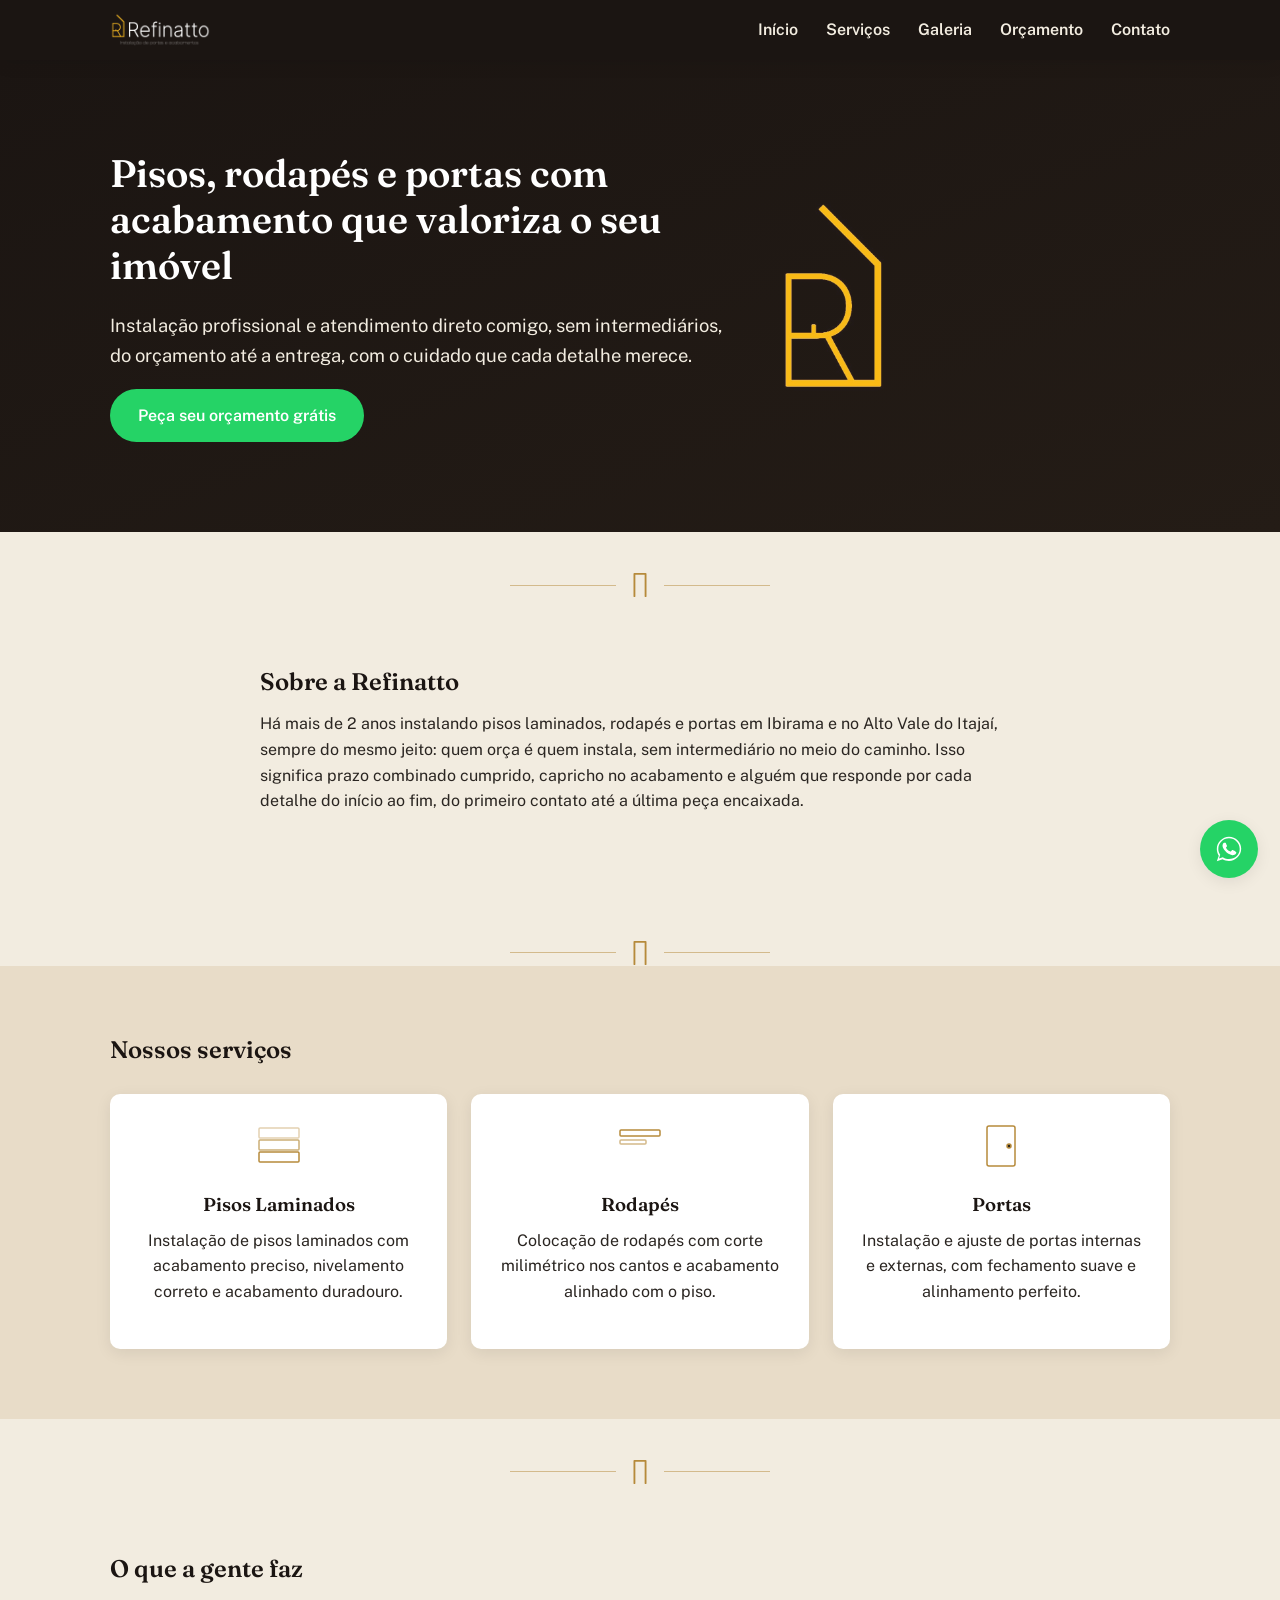
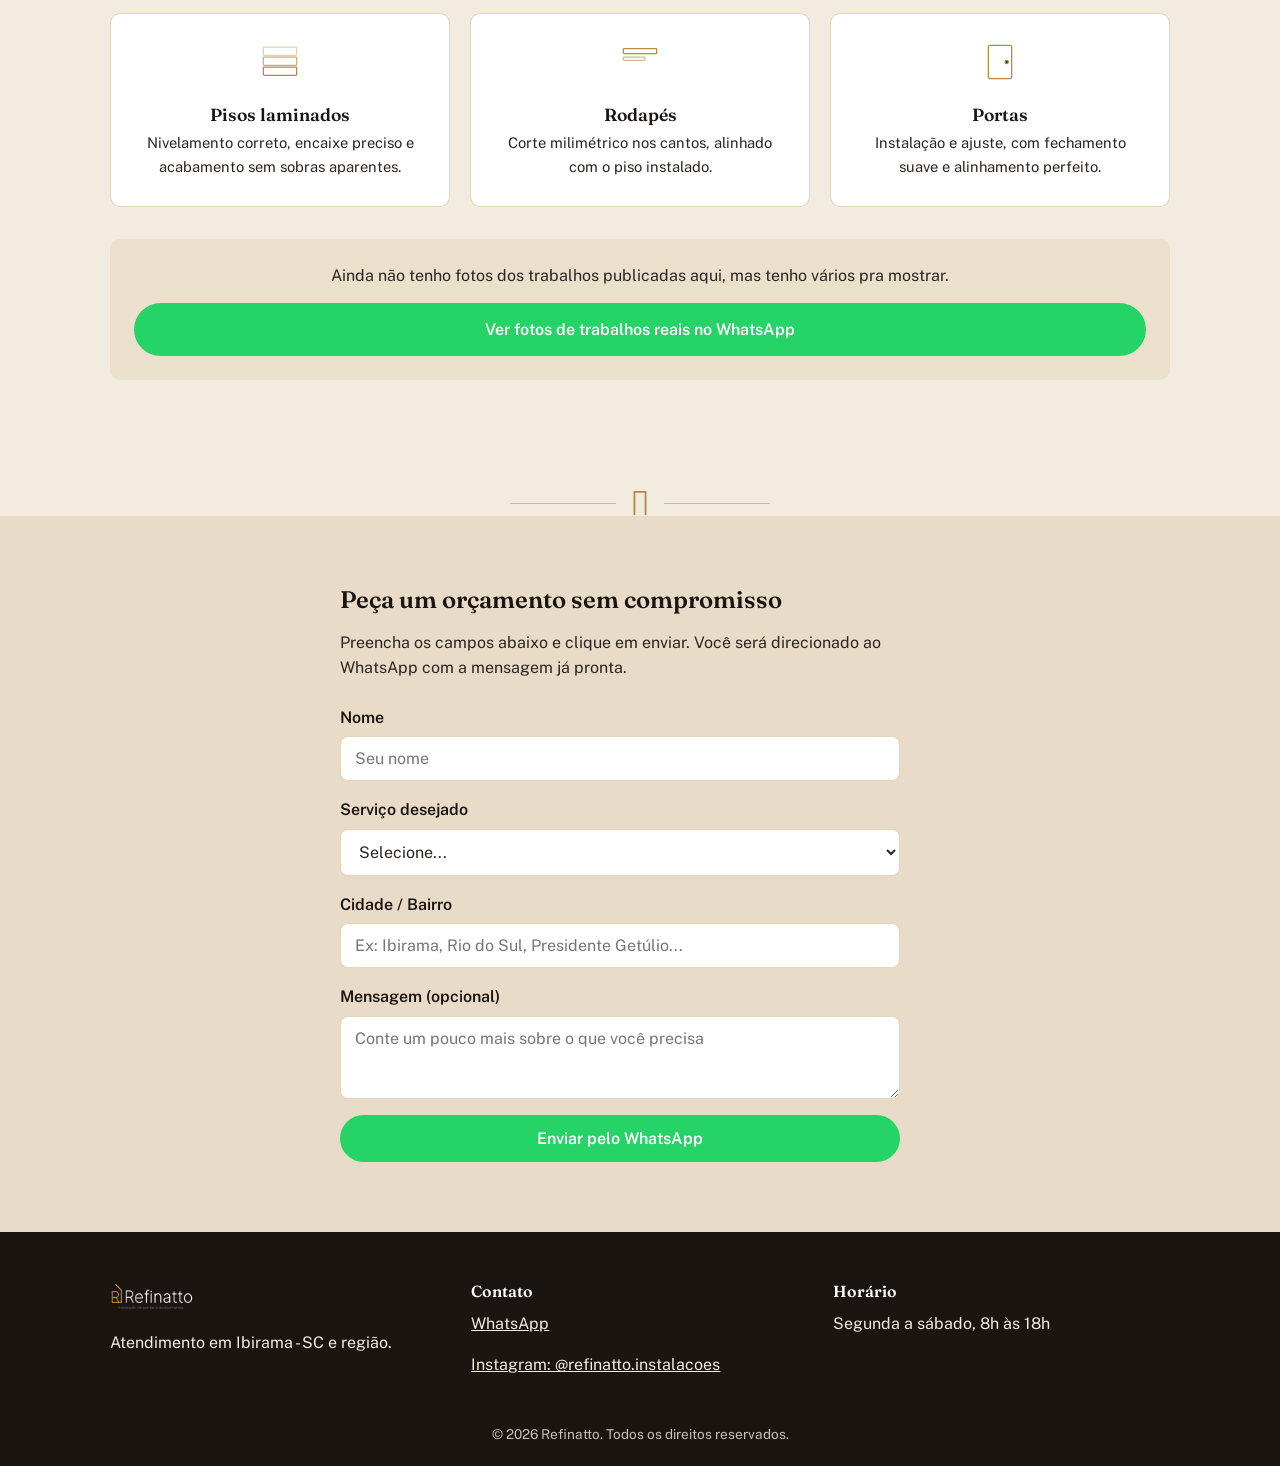
==== index.html @ 78707a0d "Importa site da Refinatto baixado da Netlify" ====
<!DOCTYPE html>
<html lang="pt-BR">
<head>
<meta charset="UTF-8">
<meta name="viewport" content="width=device-width, initial-scale=1.0">
<title>Refinatto | Pisos Laminados, Rodapés e Portas</title>
<meta name="description" content="Refinatto - instalação de pisos laminados, rodapés e portas. Peça seu orçamento gratuito e sem compromisso pelo WhatsApp.">

<!-- Open Graph / Twitter Card - prévia ao compartilhar o link no WhatsApp, Instagram, etc.
     Sem og:url ainda porque o site não tem domínio de publicação definido - adicionar quando
     publicar (ver HOSPEDAGEM.md). -->
<meta property="og:type" content="website">
<meta property="og:locale" content="pt_BR">
<meta property="og:title" content="Refinatto | Pisos Laminados, Rodapés e Portas">
<meta property="og:description" content="Instalação de pisos laminados, rodapés e portas em Ibirama e no Alto Vale do Itajaí. Peça seu orçamento gratuito pelo WhatsApp.">
<meta property="og:image" content="img/og-image.jpg">
<meta name="twitter:card" content="summary_large_image">
<meta name="twitter:title" content="Refinatto | Pisos Laminados, Rodapés e Portas">
<meta name="twitter:description" content="Instalação de pisos laminados, rodapés e portas em Ibirama e no Alto Vale do Itajaí. Peça seu orçamento gratuito pelo WhatsApp.">
<meta name="twitter:image" content="img/og-image.jpg">

<link rel="icon" href="img/logo-monograma.jpg" type="image/jpeg">
<link rel="stylesheet" href="css/style.css">
</head>
<body>

<header class="header">
  <div class="container header__inner">
    <a href="#inicio" class="logo">
      <img src="img/logo-completo.jpg" alt="Refinatto - Instalação de portas e acabamentos">
    </a>

    <nav class="nav" id="nav">
      <a href="#inicio">Início</a>
      <a href="#servicos">Serviços</a>
      <a href="#galeria">Galeria</a>
      <a href="#orcamento">Orçamento</a>
      <a href="#contato">Contato</a>
    </nav>

    <button class="nav-toggle" id="navToggle" aria-label="Abrir menu" aria-expanded="false">
      <span></span><span></span><span></span>
    </button>
  </div>
</header>

<main>

  <!-- HERO -->
  <section class="hero" id="inicio">
    <div class="container hero__inner">
      <div class="hero__texto">
        <h1>Pisos, rodapés e portas com acabamento que valoriza o seu imóvel</h1>
        <p>Instalação profissional e atendimento direto comigo, sem intermediários, do orçamento até a entrega, com o cuidado que cada detalhe merece.</p>
        <a href="#orcamento" class="btn btn--primary">Peça seu orçamento grátis</a>
      </div>
      <img class="hero__assinatura" src="img/logo-monograma.jpg" alt="" aria-hidden="true">
    </div>
  </section>

  <div class="divisor" aria-hidden="true">
    <svg viewBox="0 0 16 28"><path d="M2,26 L2,2 L14,2 L14,26"/></svg>
  </div>

  <!-- SOBRE -->
  <section class="sobre container reveal" id="sobre">
    <h2>Sobre a Refinatto</h2>
    <p>
      Há mais de 2 anos instalando pisos laminados, rodapés e portas em Ibirama e no Alto Vale do
      Itajaí, sempre do mesmo jeito: quem orça é quem instala, sem intermediário no meio do caminho.
      Isso significa prazo combinado cumprido, capricho no acabamento e alguém que responde por cada
      detalhe do início ao fim, do primeiro contato até a última peça encaixada.
    </p>
  </section>

  <div class="divisor" aria-hidden="true">
    <svg viewBox="0 0 16 28"><path d="M2,26 L2,2 L14,2 L14,26"/></svg>
  </div>

  <!-- SERVIÇOS -->
  <section class="servicos" id="servicos">
    <div class="container">
      <h2 class="reveal">Nossos serviços</h2>
      <div class="servicos__grid">

        <div class="card reveal">
          <div class="card__icon" aria-hidden="true">
            <svg viewBox="0 0 48 48"><rect x="4" y="30" width="40" height="10" rx="1"/><rect x="4" y="18" width="40" height="10" rx="1" opacity="0.7"/><rect x="4" y="6" width="40" height="10" rx="1" opacity="0.4"/></svg>
          </div>
          <h3>Pisos Laminados</h3>
          <p>Instalação de pisos laminados com acabamento preciso, nivelamento correto e acabamento duradouro.</p>
        </div>

        <div class="card reveal">
          <div class="card__icon" aria-hidden="true">
            <svg viewBox="0 0 48 48"><rect x="4" y="8" width="40" height="6" rx="1"/><rect x="4" y="18" width="26" height="4" rx="1" opacity="0.6"/></svg>
          </div>
          <h3>Rodapés</h3>
          <p>Colocação de rodapés com corte milimétrico nos cantos e acabamento alinhado com o piso.</p>
        </div>

        <div class="card reveal">
          <div class="card__icon" aria-hidden="true">
            <svg viewBox="0 0 48 48"><rect x="10" y="4" width="28" height="40" rx="2"/><circle cx="32" cy="24" r="2" fill="currentColor"/></svg>
          </div>
          <h3>Portas</h3>
          <p>Instalação e ajuste de portas internas e externas, com fechamento suave e alinhamento perfeito.</p>
        </div>

      </div>
    </div>
  </section>

  <div class="divisor" aria-hidden="true">
    <svg viewBox="0 0 16 28"><path d="M2,26 L2,2 L14,2 L14,26"/></svg>
  </div>

  <!-- GALERIA -->
  <section class="galeria" id="galeria">
    <div class="container">
      <h2 class="reveal">O que a gente faz</h2>
      <div class="galeria__categorias">
        <div class="galeria__categoria reveal">
          <svg viewBox="0 0 48 48" aria-hidden="true"><rect x="4" y="30" width="40" height="10" rx="1"/><rect x="4" y="18" width="40" height="10" rx="1" opacity="0.7"/><rect x="4" y="6" width="40" height="10" rx="1" opacity="0.4"/></svg>
          <h3>Pisos laminados</h3>
          <p>Nivelamento correto, encaixe preciso e acabamento sem sobras aparentes.</p>
        </div>
        <div class="galeria__categoria reveal">
          <svg viewBox="0 0 48 48" aria-hidden="true"><rect x="4" y="8" width="40" height="6" rx="1"/><rect x="4" y="18" width="26" height="4" rx="1" opacity="0.6"/></svg>
          <h3>Rodapés</h3>
          <p>Corte milimétrico nos cantos, alinhado com o piso instalado.</p>
        </div>
        <div class="galeria__categoria reveal">
          <svg viewBox="0 0 48 48" aria-hidden="true"><rect x="10" y="4" width="28" height="40" rx="2"/><circle cx="32" cy="24" r="2" fill="currentColor"/></svg>
          <h3>Portas</h3>
          <p>Instalação e ajuste, com fechamento suave e alinhamento perfeito.</p>
        </div>
      </div>
      <div class="galeria__cta reveal">
        <p>Ainda não tenho fotos dos trabalhos publicadas aqui, mas tenho vários pra mostrar.</p>
        <a href="#" id="galeriaWhatsapp" class="btn btn--primary btn--whatsapp" target="_blank" rel="noopener">Ver fotos de trabalhos reais no WhatsApp</a>
      </div>
    </div>
  </section>

  <div class="divisor" aria-hidden="true">
    <svg viewBox="0 0 16 28"><path d="M2,26 L2,2 L14,2 L14,26"/></svg>
  </div>

  <!-- ORÇAMENTO -->
  <section class="orcamento" id="orcamento">
    <div class="container reveal">
      <h2>Peça um orçamento sem compromisso</h2>
      <p>Preencha os campos abaixo e clique em enviar. Você será direcionado ao WhatsApp com a mensagem já pronta.</p>

      <form class="form" id="orcamentoForm">
        <div class="form__row">
          <label for="nome">Nome</label>
          <input type="text" id="nome" name="nome" placeholder="Seu nome" required>
        </div>

        <div class="form__row">
          <label for="servico">Serviço desejado</label>
          <select id="servico" name="servico" required>
            <option value="">Selecione...</option>
            <option value="Piso laminado">Piso laminado</option>
            <option value="Rodapé">Rodapé</option>
            <option value="Porta">Porta</option>
            <option value="Mais de um serviço">Mais de um serviço</option>
            <option value="Ainda não sei">Ainda não sei / quero orientação</option>
          </select>
        </div>

        <div class="form__row porta-config" id="portaConfig" hidden>
          <p class="porta-config__chamada">
            Quer detalhar a porta? Leva 1 minuto e o orçamento sai mais preciso.
            <span>(opcional, você pode enviar sem preencher)</span>
          </p>
          <button type="button" class="btn btn--ghost" id="abrirPortaWizard" data-action="abrir-wizard">
            Personalizar minha porta
          </button>
          <div class="wizard" id="portaWizard" hidden aria-live="polite"></div>
          <div class="porta-resumos" id="portaResumos"></div>
        </div>

        <div class="form__row rodape-config" id="rodapeConfig" hidden>
          <p class="porta-config__chamada">
            Quer detalhar o rodapé? Leva 1 minuto e o orçamento sai mais preciso.
            <span>(opcional, você pode enviar sem preencher)</span>
          </p>
          <button type="button" class="btn btn--ghost" id="abrirRodapeWizard" data-action="abrir-wizard-r">
            Personalizar meu rodapé
          </button>
          <div class="wizard" id="rodapeWizard" hidden aria-live="polite"></div>
          <div class="rodape-resumos" id="rodapeResumos"></div>
        </div>

        <div class="form__row">
          <label for="cidade">Cidade / Bairro</label>
          <input type="text" id="cidade" name="cidade" placeholder="Ex: Ibirama, Rio do Sul, Presidente Getúlio...">
        </div>

        <div class="form__row">
          <label for="mensagem">Mensagem (opcional)</label>
          <textarea id="mensagem" name="mensagem" rows="3" placeholder="Conte um pouco mais sobre o que você precisa"></textarea>
        </div>

        <button type="submit" class="btn btn--primary btn--whatsapp">
          Enviar pelo WhatsApp
        </button>
      </form>
    </div>
  </section>

</main>

<!-- CONTATO / RODAPÉ -->
<footer class="footer" id="contato">
  <div class="container footer__inner">
    <div>
      <img src="img/logo-completo.jpg" alt="Refinatto" class="footer__logo">
      <p>Atendimento em Ibirama - SC e região.</p>
    </div>
    <div>
      <h4>Contato</h4>
      <p><a href="#" id="footerWhatsapp">WhatsApp</a></p>
      <p><a href="https://instagram.com/refinatto.instalacoes" target="_blank" rel="noopener">Instagram: @refinatto.instalacoes</a></p>
    </div>
    <div>
      <h4>Horário</h4>
      <p>Segunda a sábado, 8h às 18h</p>
    </div>
  </div>
  <p class="footer__copy">&copy; <span id="ano"></span> Refinatto. Todos os direitos reservados.</p>
</footer>

<!-- Botão flutuante de WhatsApp -->
<a href="#" id="floatingWhatsapp" class="whatsapp-float" target="_blank" rel="noopener" aria-label="Fale conosco pelo WhatsApp">
  <svg viewBox="0 0 32 32" aria-hidden="true"><path d="M16 3C9 3 3 9 3 16c0 2.6.8 5 2.1 7.1L3 29l6.1-2c2 1.1 4.4 1.7 6.9 1.7 7 0 13-6 13-13S23 3 16 3zm0 23.7c-2.2 0-4.4-.6-6.2-1.7l-.4-.3-4.1 1.3 1.3-4-.3-.4C5.2 20 4.6 18 4.6 16c0-6.3 5.1-11.4 11.4-11.4S27.4 9.7 27.4 16 22.3 26.7 16 26.7zm6.2-8.5c-.3-.2-2-1-2.3-1.1-.3-.1-.5-.2-.8.2-.2.3-.9 1.1-1.1 1.3-.2.2-.4.2-.7.1-.3-.2-1.4-.5-2.6-1.6-1-.9-1.6-2-1.8-2.3-.2-.3 0-.5.1-.7.1-.1.3-.4.5-.5.2-.2.2-.3.3-.5.1-.2.1-.4 0-.6-.1-.2-.8-1.9-1.1-2.6-.3-.7-.6-.6-.8-.6h-.7c-.2 0-.6.1-.9.4-.3.3-1.2 1.2-1.2 2.9s1.3 3.4 1.4 3.6c.2.2 2.6 4 6.3 5.5.9.4 1.6.6 2.1.7.9.3 1.7.2 2.3.1.7-.1 2-.8 2.3-1.6.3-.8.3-1.4.2-1.6-.1-.1-.3-.2-.6-.4z"/></svg>
</a>

<script src="js/catalogo-portas.js"></script>
<script src="js/porta-wizard.js"></script>
<script src="js/catalogo-rodapes.js"></script>
<script src="js/rodape-wizard.js"></script>
<script src="js/main.js"></script>
</body>
</html>
---- css/style.css ----
:root {
  /* Paleta — dourado sobre fundo escuro (a logo real do Maicon), tons claros mantendo a
     mesma estrutura de antes (fundo base / fundo alternado / superfície de cartão). */
  --noite: #1b1512;
  --dourado: #b68a3b;
  --dourado-claro: #d9b570;
  --creme: #f2ece0;
  --areia: #e8dcc8;
  --carvao: #2a2521;
  --branco: #ffffff;

  /* Borda sutil em superfícies claras, derivada do dourado a baixa opacidade em vez de um
     cinza-marrom arbitrário — mantém tudo na mesma família de cor. */
  --linha: rgba(182, 138, 59, 0.35);
  --dourado-suave: rgba(182, 138, 59, 0.12);

  --whatsapp: #25d366;
  --whatsapp-escuro: #1ebe57;
  --sombra: 0 4px 16px rgba(0, 0, 0, 0.08);
  --radius: 10px;
}

/* Fraunces e Public Sans, self-hosted (arquivos em fonts/), licença SIL Open Font License —
   baixadas de fonts.gstatic.com, redistribuição livre. Cada uma é um único arquivo de fonte
   variável cobrindo a faixa de peso usada no site (sem depender de internet nem do Google
   em tempo de carregamento). */
@font-face {
  font-family: "Fraunces";
  font-style: normal;
  font-weight: 400 700;
  font-display: swap;
  src: url("../fonts/fraunces-variable.woff2") format("woff2");
}

@font-face {
  font-family: "Public Sans";
  font-style: normal;
  font-weight: 400 700;
  font-display: swap;
  src: url("../fonts/public-sans-variable.woff2") format("woff2");
}

* { box-sizing: border-box; }

/* Garante que o atributo hidden sempre esconda o elemento, mesmo quando alguma classe do autor
   (ex: .form__row com display:flex) empata em especificidade com a regra [hidden] do navegador. */
[hidden] { display: none !important; }

html { scroll-behavior: smooth; }

@media (prefers-reduced-motion: no-preference) {
  html { scroll-behavior: smooth; }
}

body {
  margin: 0;
  font-family: "Public Sans", "Segoe UI", Roboto, Helvetica, Arial, sans-serif;
  color: var(--carvao);
  background: var(--creme);
  line-height: 1.6;
}

h1, h2, h3, h4 {
  margin: 0 0 0.6em;
  color: var(--noite);
  font-family: "Fraunces", Georgia, serif;
  font-optical-sizing: auto;
  font-weight: 600;
  line-height: 1.2;
}

p { margin: 0 0 1em; }

a { color: inherit; }

:focus-visible {
  outline: 2px solid var(--dourado);
  outline-offset: 2px;
}

.container {
  max-width: 1100px;
  margin: 0 auto;
  padding: 0 20px;
}

.btn {
  display: inline-block;
  padding: 14px 28px;
  border-radius: 999px;
  font-weight: 600;
  text-decoration: none;
  border: none;
  cursor: pointer;
  font-size: 1rem;
  font-family: inherit;
  transition: transform 0.15s ease, box-shadow 0.15s ease;
}

.btn:hover { transform: translateY(-2px); box-shadow: var(--sombra); }

.btn--primary {
  background: var(--whatsapp);
  color: #fff;
}

.btn--primary:hover { background: var(--whatsapp-escuro); }

.btn--whatsapp { width: 100%; }

.btn--ghost {
  background: none;
  border: 2px solid var(--dourado);
  color: var(--noite);
}

.btn--ghost:hover {
  background: var(--dourado);
  color: var(--noite);
}

/* Header */
.header {
  position: sticky;
  top: 0;
  background: var(--noite);
  box-shadow: var(--sombra);
  z-index: 100;
}

.header__inner {
  display: flex;
  align-items: center;
  justify-content: space-between;
  padding: 12px 20px;
}

.logo img {
  height: 36px;
  display: block;
  /* A logo é exportada com fundo preto (JPEG, sem transparência) — "screen" soma luz sobre o
     fundo escuro do header, então o preto desaparece e sobra só o traço dourado/branco. */
  mix-blend-mode: screen;
}

.nav {
  display: flex;
  gap: 28px;
}

.nav a {
  text-decoration: none;
  font-weight: 600;
  color: var(--creme);
}

.nav a:hover { color: var(--dourado-claro); }

.nav-toggle {
  display: none;
  flex-direction: column;
  gap: 5px;
  background: none;
  border: none;
  cursor: pointer;
  padding: 6px;
}

.nav-toggle span {
  width: 26px;
  height: 3px;
  background: var(--creme);
  border-radius: 2px;
}

/* Hero */
.hero {
  background: linear-gradient(160deg, var(--noite), #241c16);
  color: var(--creme);
  padding: 90px 0;
  overflow: hidden;
}

.hero__inner {
  display: flex;
  align-items: center;
  gap: 48px;
  max-width: 1100px;
}

.hero__texto { max-width: 620px; }

.hero h1 { color: #fff; font-size: 2.4rem; }

.hero p { font-size: 1.15rem; color: var(--creme); }

.hero__assinatura {
  flex-shrink: 0;
  width: 110px;
  height: auto;
  mix-blend-mode: screen;
}

.divisor svg path {
  fill: none;
  stroke: currentColor;
  stroke-width: 2;
  stroke-linecap: round;
  stroke-linejoin: round;
}

@media (prefers-reduced-motion: no-preference) {
  .hero__assinatura {
    /* revela a logo da esquerda pra direita ao carregar, como se estivesse sendo desenhada -
       clip-path em vez de stroke-dasharray porque agora é uma foto real, não um traço vetorial */
    clip-path: inset(0 100% 0 0);
    animation: revelar-logo 1.1s cubic-bezier(0.65, 0, 0.35, 1) 0.4s forwards;
  }

  .hero__texto > * {
    opacity: 0;
    animation: surgir 0.7s ease-out forwards;
  }

  .hero__texto > *:nth-child(1) { animation-delay: 0.1s; }
  .hero__texto > *:nth-child(2) { animation-delay: 0.25s; }
  .hero__texto > *:nth-child(3) { animation-delay: 0.4s; }
}

@keyframes revelar-logo {
  to { clip-path: inset(0 0 0 0); }
}

@keyframes surgir {
  from { opacity: 0; transform: translateY(12px); }
  to { opacity: 1; transform: translateY(0); }
}

/* Revelação suave ao rolar a página - a classe .reveal é aplicada em index.html, e js/main.js
   adiciona .is-visible via IntersectionObserver na primeira vez que o elemento entra na tela.
   Fora do prefers-reduced-motion, o elemento fica visível o tempo todo (sem estado escondido). */
@media (prefers-reduced-motion: no-preference) {
  .reveal {
    opacity: 0;
    transform: translateY(24px);
    transition: opacity 0.6s ease, transform 0.6s ease;
  }

  .reveal.is-visible {
    opacity: 1;
    transform: translateY(0);
  }

  .servicos__grid .reveal:nth-child(2) { transition-delay: 0.1s; }
  .servicos__grid .reveal:nth-child(3) { transition-delay: 0.2s; }

  .galeria__categorias .reveal:nth-child(2) { transition-delay: 0.1s; }
  .galeria__categorias .reveal:nth-child(3) { transition-delay: 0.2s; }
}

/* Divisor entre seções — o mesmo traço de porta do hero, em miniatura */
.divisor {
  display: flex;
  align-items: center;
  gap: 16px;
  max-width: 300px;
  margin: 0 auto;
  padding: 40px 20px 0;
  color: var(--dourado);
}

.divisor::before,
.divisor::after {
  content: "";
  flex: 1;
  height: 1px;
  background: var(--dourado);
  opacity: 0.5;
}

.divisor svg { width: 16px; height: 26px; flex-shrink: 0; }

/* Sobre */
/* padding-top/bottom (não o atalho "padding") para não apagar o padding lateral de .container,
   que é o que mantém o texto com respiro nas bordas em telas estreitas. */
.sobre { padding-top: 70px; padding-bottom: 70px; max-width: 800px; }

/* Serviços */
.servicos {
  background: var(--areia);
  padding: 70px 0;
}

.servicos__grid {
  display: grid;
  grid-template-columns: repeat(3, 1fr);
  gap: 24px;
  margin-top: 30px;
}

.card {
  background: var(--branco);
  border-radius: var(--radius);
  padding: 28px;
  box-shadow: var(--sombra);
  text-align: center;
  transition: transform 0.15s ease, box-shadow 0.15s ease;
}

.card:hover {
  transform: translateY(-4px);
  box-shadow: 0 8px 24px rgba(0, 0, 0, 0.12);
}

.card__icon svg {
  width: 48px;
  height: 48px;
  fill: none;
  stroke: var(--dourado);
  stroke-width: 1.5;
  margin-bottom: 16px;
}

/* Galeria — sem fotos reais ainda: mostra as categorias de trabalho em vez de fingir fotos */
.galeria { padding: 70px 0; }

.galeria__categorias {
  display: grid;
  grid-template-columns: repeat(3, 1fr);
  gap: 20px;
  margin-top: 30px;
}

.galeria__categoria {
  background: var(--branco);
  border: 1px solid var(--linha);
  border-radius: var(--radius);
  padding: 28px 24px;
  text-align: center;
  transition: transform 0.15s ease, box-shadow 0.15s ease;
}

.galeria__categoria:hover {
  transform: translateY(-4px);
  box-shadow: 0 8px 24px rgba(0, 0, 0, 0.12);
}

.galeria__categoria svg {
  width: 40px;
  height: 40px;
  fill: none;
  stroke: var(--dourado);
  stroke-width: 1.5;
  margin-bottom: 14px;
}

.galeria__categoria h3 { font-size: 1.1rem; margin-bottom: 6px; }

.galeria__categoria p { margin: 0; font-size: 0.92rem; color: var(--carvao); }

.galeria__cta {
  margin-top: 32px;
  text-align: center;
  padding: 24px;
  background: var(--dourado-suave);
  border-radius: var(--radius);
}

.galeria__cta p { margin: 0 0 14px; }

/* Orçamento */
.orcamento {
  background: var(--areia);
  padding: 70px 0;
}

/* Título, texto e formulário ficam juntos numa coluna mais estreita e centralizada (mesma ideia da
   seção "Sobre") em vez do formulário sozinho ficando grudado à esquerda do container largo. */
.orcamento .container {
  max-width: 640px;
}

.form {
  max-width: 560px;
  margin-top: 24px;
  display: flex;
  flex-direction: column;
  gap: 16px;
}

.form__row { display: flex; flex-direction: column; gap: 6px; }

.form__row label { font-weight: 600; color: var(--noite); }

.form__row input,
.form__row select,
.form__row textarea {
  padding: 12px 14px;
  border: 1px solid var(--linha);
  border-radius: 8px;
  font-size: 1rem;
  font-family: inherit;
  background: var(--branco);
  color: var(--carvao);
}

.form__row input:focus,
.form__row select:focus,
.form__row textarea:focus {
  outline: 2px solid var(--dourado);
  outline-offset: 1px;
}

/* Footer */
.footer {
  background: var(--noite);
  color: var(--creme);
  padding: 50px 0 20px;
}

.footer__inner {
  display: grid;
  grid-template-columns: repeat(3, 1fr);
  gap: 24px;
}

.footer h4 { color: #fff; }

.footer a { color: var(--creme); text-decoration: underline; }

.footer a:hover { color: var(--dourado-claro); }

.footer__logo {
  height: 30px;
  margin-bottom: 10px;
  mix-blend-mode: screen;
}

.footer__copy {
  text-align: center;
  margin: 30px 0 0;
  font-size: 0.85rem;
  opacity: 0.8;
}

/* Botão flutuante do WhatsApp */
.whatsapp-float {
  position: fixed;
  bottom: 22px;
  right: 22px;
  width: 58px;
  height: 58px;
  background: var(--whatsapp);
  border-radius: 50%;
  display: flex;
  align-items: center;
  justify-content: center;
  box-shadow: var(--sombra);
  z-index: 200;
  transition: transform 0.15s ease;
}

.whatsapp-float:hover { transform: scale(1.08); }

.whatsapp-float svg { width: 30px; height: 30px; fill: #fff; }

/* Configurador de portas */
.porta-config__chamada {
  margin-bottom: 12px;
  font-size: 0.95rem;
}

.porta-config__chamada span {
  display: block;
  color: var(--carvao);
  font-size: 0.85rem;
  opacity: 0.8;
}

.wizard {
  margin-top: 18px;
  background: var(--branco);
  border-radius: var(--radius);
  box-shadow: var(--sombra);
  padding: 24px;
}

/* Cada passo do wizard (porta ou rodapé) é um elemento novo no DOM a cada troca de innerHTML, então
   a animação toca sozinha sem precisar de truque de reflow pra reiniciar. */
@media (prefers-reduced-motion: no-preference) {
  .wizard__passo { animation: wizard-surgir 0.25s ease; }
}

@keyframes wizard-surgir {
  from { opacity: 0; transform: translateY(6px); }
  to { opacity: 1; transform: translateY(0); }
}

/* Confirmação visual no instante do clique, antes do avanço automático pra próxima pergunta -
   .is-selecionando é só do JS (nunca vem no HTML já renderizado), diferente de .is-selected (que
   também aparece ao revisitar uma etapa já respondida e não deve pulsar toda vez). */
.wizard__opcao.is-selecionando,
.wizard__card.is-selecionando {
  border-color: var(--dourado);
  background: var(--dourado-suave);
}

@media (prefers-reduced-motion: no-preference) {
  .wizard__opcao.is-selecionando,
  .wizard__card.is-selecionando {
    animation: wizard-opcao-pulso 0.2s ease;
  }
}

@keyframes wizard-opcao-pulso {
  50% { transform: scale(0.96); }
}

.wizard__topo {
  display: flex;
  justify-content: space-between;
  align-items: center;
  gap: 12px;
  font-size: 0.85rem;
  font-weight: 600;
  color: var(--dourado);
  margin-bottom: 8px;
}

.wizard__barra {
  flex: 1;
  max-width: 200px;
  height: 6px;
  background: var(--areia);
  border-radius: 999px;
  overflow: hidden;
}

.wizard__barra i {
  display: block;
  height: 100%;
  background: var(--dourado);
  transition: width 0.2s ease;
}

.wizard__pergunta {
  margin-bottom: 4px;
}

.wizard__ajuda {
  color: var(--carvao);
  opacity: 0.75;
  font-size: 0.9rem;
  margin-bottom: 16px;
}

.wizard__opcoes {
  display: flex;
  flex-wrap: wrap;
  gap: 10px;
  margin-bottom: 20px;
}

.wizard__opcao {
  padding: 12px 18px;
  min-height: 44px;
  border: 1px solid var(--linha);
  border-radius: 999px;
  background: var(--branco);
  cursor: pointer;
  font-size: 0.95rem;
  font-family: inherit;
  color: var(--carvao);
  transition: border-color 0.15s ease, background 0.15s ease;
}

.wizard__opcao:hover { border-color: var(--dourado); }

.wizard__opcao.is-selected {
  border-color: var(--dourado);
  background: var(--dourado-suave);
  font-weight: 600;
}

.wizard__cards {
  display: grid;
  grid-template-columns: repeat(auto-fill, minmax(140px, 1fr));
  gap: 12px;
  margin-bottom: 20px;
}

.wizard__card {
  display: flex;
  flex-direction: column;
  align-items: center;
  gap: 6px;
  padding: 16px 12px;
  min-height: 44px;
  border: 1px solid var(--linha);
  border-radius: var(--radius);
  background: var(--branco);
  cursor: pointer;
  font-family: inherit;
  text-align: center;
  transition: border-color 0.15s ease, background 0.15s ease;
}

.wizard__card:hover { border-color: var(--dourado); }

.wizard__card.is-selected {
  border-color: var(--dourado);
  background: var(--dourado-suave);
}

.wizard__card-img { width: 44px; height: 88px; }

.wizard__amostra {
  width: 32px;
  height: 32px;
  border-radius: 50%;
  border: 1px solid var(--linha);
}

.wizard__card-rotulo { font-weight: 600; color: var(--noite); }

.wizard__card-ajuda { font-size: 0.8rem; color: var(--carvao); opacity: 0.75; }

.wizard__nota {
  background: var(--areia);
  border-radius: var(--radius);
  padding: 16px;
  margin-bottom: 16px;
  color: var(--noite);
}

.wizard__campo-linha {
  display: flex;
  gap: 10px;
  margin-bottom: 20px;
}

.wizard__campo {
  flex: 1;
  padding: 12px 14px;
  border: 1px solid var(--linha);
  border-radius: 8px;
  font-size: 1rem;
  font-family: inherit;
  background: var(--branco);
  color: var(--carvao);
}

.wizard__nav {
  display: flex;
  justify-content: space-between;
  align-items: center;
  gap: 12px;
}

.wizard__link {
  background: none;
  border: none;
  padding: 8px;
  min-height: 44px;
  color: var(--dourado);
  text-decoration: underline;
  cursor: pointer;
  font-size: 0.9rem;
  font-family: inherit;
}

.wizard__link--tudo {
  display: block;
  margin: 12px auto 0;
}

.porta-resumos { margin-top: 18px; display: flex; flex-direction: column; gap: 14px; }

.porta-resumo,
.rodape-resumo {
  background: var(--branco);
  border-radius: var(--radius);
  border-left: 3px solid var(--dourado);
  box-shadow: var(--sombra);
  padding: 18px;
}

.rodape-resumos { margin-top: 18px; display: flex; flex-direction: column; gap: 14px; }

.porta-resumo__topo {
  display: flex;
  justify-content: space-between;
  color: var(--noite);
  margin-bottom: 8px;
}

.porta-resumo__lista {
  margin: 0 0 10px;
  padding-left: 18px;
  font-size: 0.9rem;
}

.porta-resumo__vazio {
  font-size: 0.9rem;
  color: var(--carvao);
  opacity: 0.75;
  margin: 0 0 10px;
}

.porta-resumo__acoes {
  display: flex;
  gap: 16px;
  flex-wrap: wrap;
}

.porta-resumo__acoes .wizard__link { padding: 0; min-height: auto; }

/* Responsivo */
@media (max-width: 800px) {
  .servicos__grid,
  .galeria__categorias,
  .footer__inner {
    grid-template-columns: repeat(2, 1fr);
  }

  .hero__assinatura { width: 90px; }
}

@media (max-width: 640px) {
  .nav {
    position: absolute;
    top: 100%;
    left: 0;
    right: 0;
    background: var(--noite);
    flex-direction: column;
    padding: 16px 20px;
    gap: 16px;
    box-shadow: var(--sombra);
    display: none;
  }

  .nav.is-open { display: flex; }

  .nav-toggle { display: flex; }

  .hero { padding: 60px 0; }

  .hero__inner { flex-direction: column; gap: 24px; }

  .hero h1 { font-size: 1.7rem; }

  .hero__assinatura { width: 60px; }

  .servicos__grid,
  .galeria__categorias,
  .footer__inner {
    grid-template-columns: 1fr;
  }

  .wizard { padding: 18px; }

  .wizard__nav { flex-direction: column-reverse; align-items: stretch; }

  .wizard__nav > div { display: flex; justify-content: center; }

  .wizard__campo-linha { flex-direction: column; }

  .wizard__campo-linha .btn { width: 100%; }
}
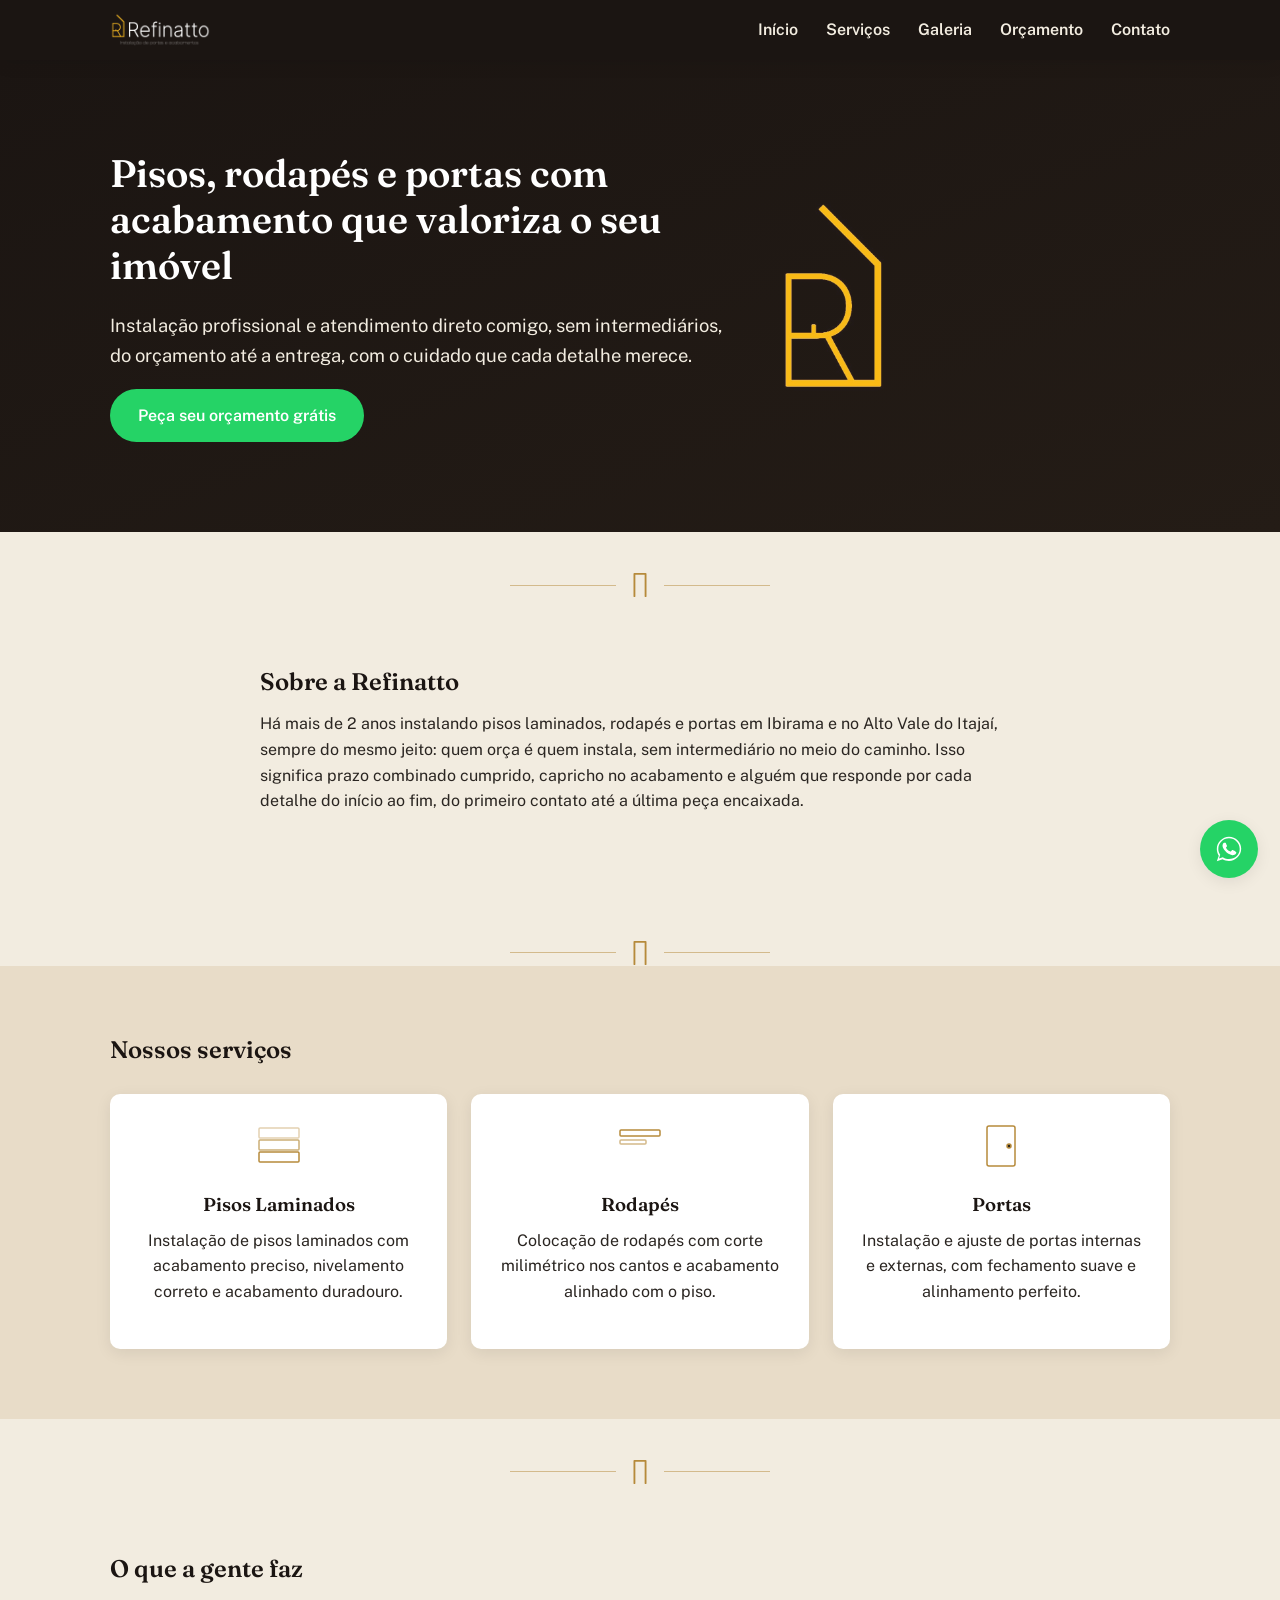
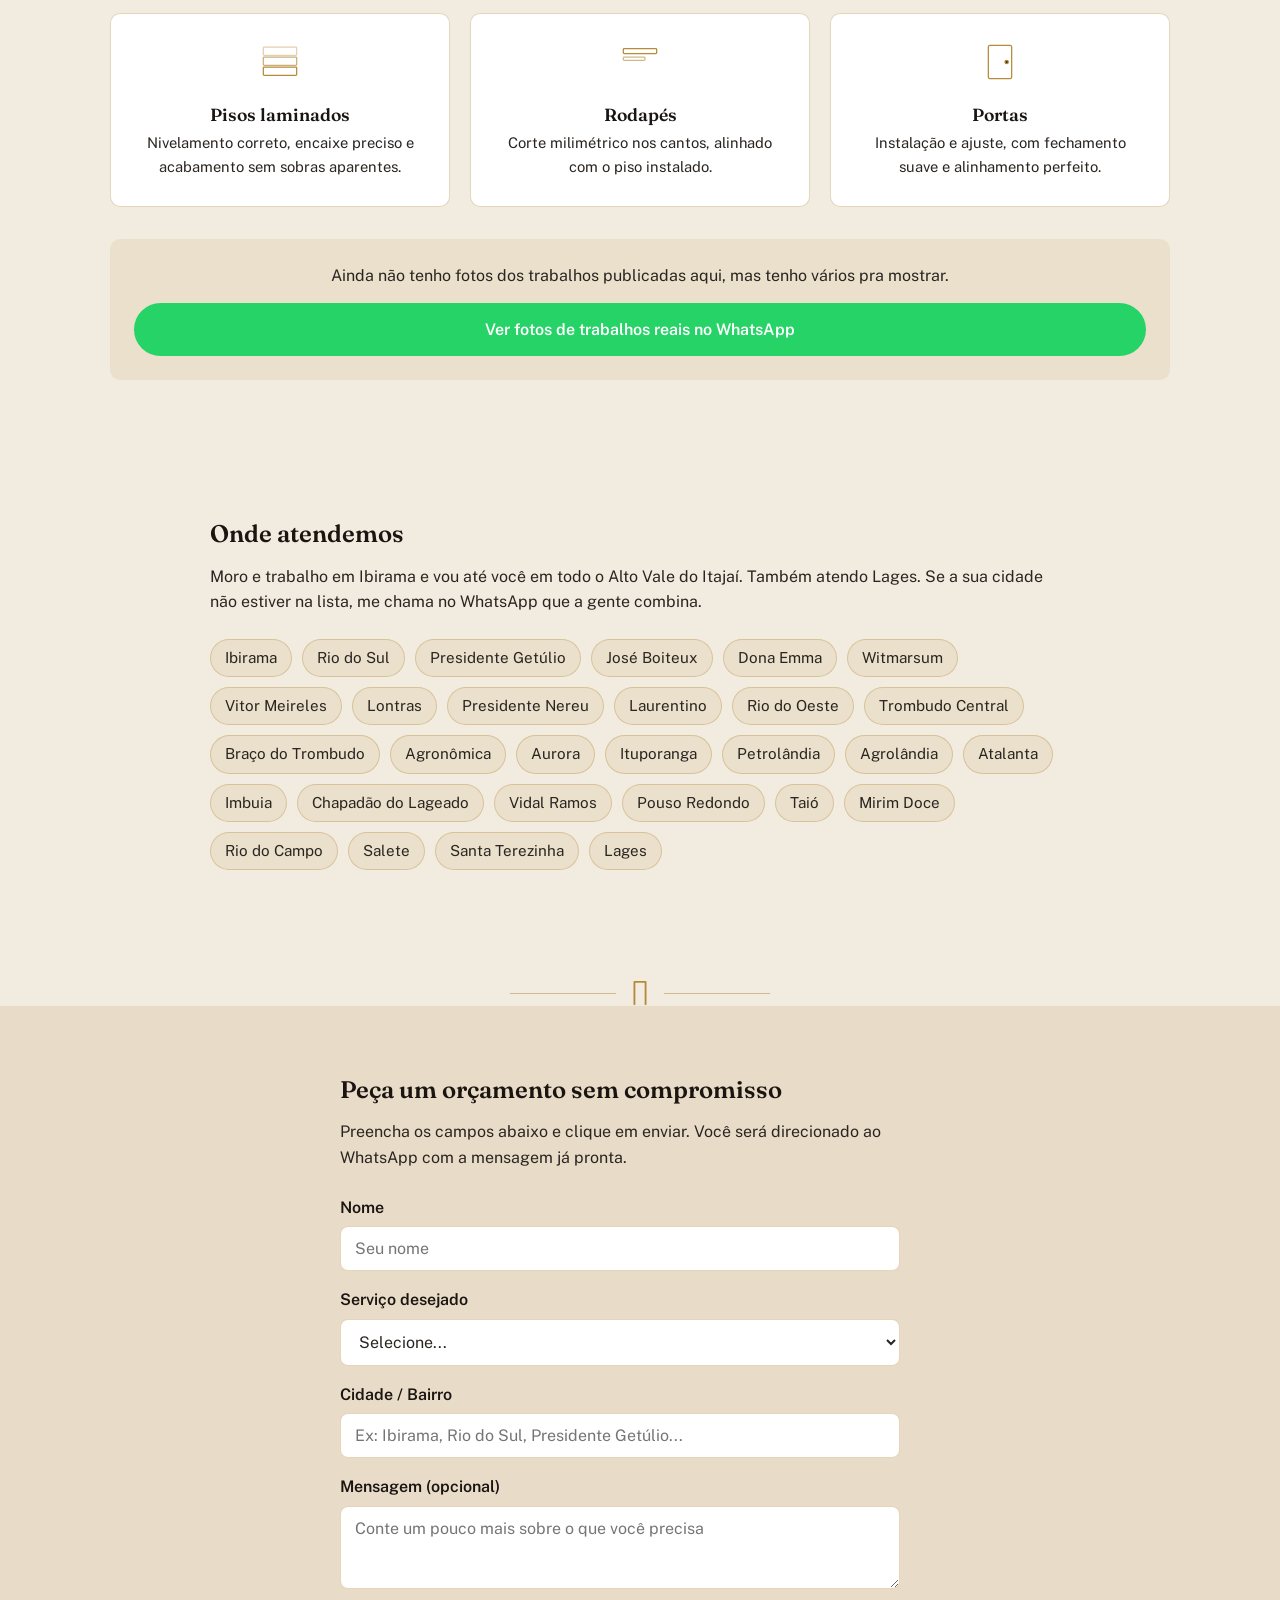
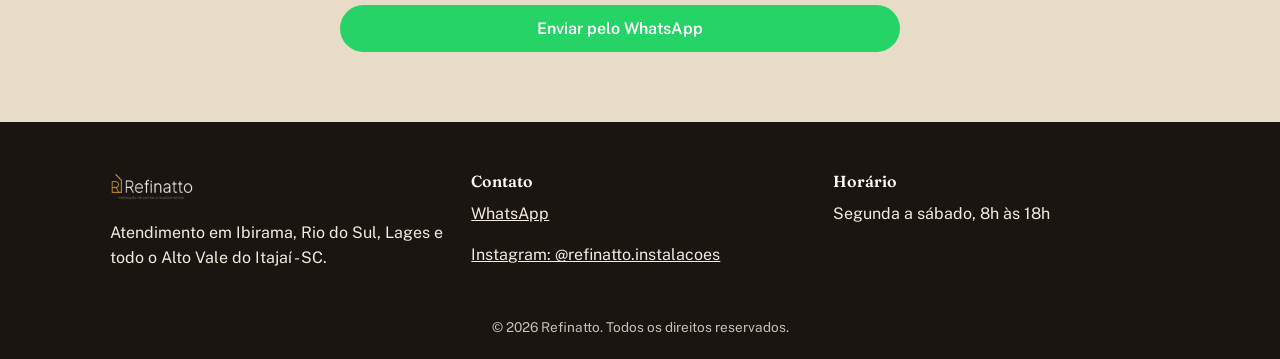
==== commit 5e4c5f95: "SEO local: dados da empresa (JSON-LD), cidades atendidas e título com a região" ====
--- a/index.html
+++ b/index.html
@@ -3,21 +3,93 @@
 <head>
 <meta charset="UTF-8">
 <meta name="viewport" content="width=device-width, initial-scale=1.0">
-<title>Refinatto | Pisos Laminados, Rodapés e Portas</title>
-<meta name="description" content="Refinatto - instalação de pisos laminados, rodapés e portas. Peça seu orçamento gratuito e sem compromisso pelo WhatsApp.">
-
-<!-- Open Graph / Twitter Card - prévia ao compartilhar o link no WhatsApp, Instagram, etc.
-     Sem og:url ainda porque o site não tem domínio de publicação definido - adicionar quando
-     publicar (ver HOSPEDAGEM.md). -->
+<title>Refinatto | Pisos Laminados, Rodapés e Portas em Ibirama e Alto Vale - SC</title>
+<meta name="description" content="Instalação de pisos laminados, rodapés e portas em Ibirama, Rio do Sul, Presidente Getúlio e todo o Alto Vale do Itajaí - SC. Orçamento gratuito pelo WhatsApp.">
+
+<!-- Endereço oficial: o Google indexa este, mesmo que o site seja aberto pelo endereço antigo
+     da Netlify (refinatto-instalacoes.netlify.app). -->
+<link rel="canonical" href="https://refinattoinstalacoes.com.br/">
+
+<!-- Open Graph / Twitter Card - prévia ao compartilhar o link no WhatsApp, Instagram, etc. A imagem
+     precisa de endereço completo: o WhatsApp não monta a prévia com caminho relativo. -->
 <meta property="og:type" content="website">
+<meta property="og:url" content="https://refinattoinstalacoes.com.br/">
+<meta property="og:site_name" content="Refinatto">
 <meta property="og:locale" content="pt_BR">
 <meta property="og:title" content="Refinatto | Pisos Laminados, Rodapés e Portas">
 <meta property="og:description" content="Instalação de pisos laminados, rodapés e portas em Ibirama e no Alto Vale do Itajaí. Peça seu orçamento gratuito pelo WhatsApp.">
-<meta property="og:image" content="img/og-image.jpg">
+<meta property="og:image" content="https://refinattoinstalacoes.com.br/img/og-image.jpg">
 <meta name="twitter:card" content="summary_large_image">
 <meta name="twitter:title" content="Refinatto | Pisos Laminados, Rodapés e Portas">
 <meta name="twitter:description" content="Instalação de pisos laminados, rodapés e portas em Ibirama e no Alto Vale do Itajaí. Peça seu orçamento gratuito pelo WhatsApp.">
-<meta name="twitter:image" content="img/og-image.jpg">
+<meta name="twitter:image" content="https://refinattoinstalacoes.com.br/img/og-image.jpg">
+
+<!-- Dados da empresa para o Google (SEO local). Manter areaServed igual à seção "Onde atendemos"
+     e às áreas de cobertura do Perfil da Empresa no Google. -->
+<script type="application/ld+json">
+{
+  "@context": "https://schema.org",
+  "@type": "HomeAndConstructionBusiness",
+  "@id": "https://refinattoinstalacoes.com.br/#empresa",
+  "name": "Refinatto",
+  "alternateName": "Refinatto Instalações",
+  "description": "Fornecimento e instalação de pisos laminados, rodapés e portas no Alto Vale do Itajaí - SC.",
+  "url": "https://refinattoinstalacoes.com.br/",
+  "logo": "https://refinattoinstalacoes.com.br/img/logo-monograma.jpg",
+  "image": "https://refinattoinstalacoes.com.br/img/og-image.jpg",
+  "telephone": "+55-47-99222-2385",
+  "address": {
+    "@type": "PostalAddress",
+    "addressLocality": "Ibirama",
+    "addressRegion": "SC",
+    "postalCode": "89140-000",
+    "addressCountry": "BR"
+  },
+  "openingHoursSpecification": [{
+    "@type": "OpeningHoursSpecification",
+    "dayOfWeek": ["Monday", "Tuesday", "Wednesday", "Thursday", "Friday", "Saturday"],
+    "opens": "08:00",
+    "closes": "18:00"
+  }],
+  "sameAs": ["https://www.instagram.com/refinatto.instalacoes"],
+  "areaServed": [
+    {"@type": "City", "name": "Ibirama, SC"},
+    {"@type": "City", "name": "Agrolândia, SC"},
+    {"@type": "City", "name": "Agronômica, SC"},
+    {"@type": "City", "name": "Atalanta, SC"},
+    {"@type": "City", "name": "Aurora, SC"},
+    {"@type": "City", "name": "Braço do Trombudo, SC"},
+    {"@type": "City", "name": "Chapadão do Lageado, SC"},
+    {"@type": "City", "name": "Dona Emma, SC"},
+    {"@type": "City", "name": "Imbuia, SC"},
+    {"@type": "City", "name": "Ituporanga, SC"},
+    {"@type": "City", "name": "José Boiteux, SC"},
+    {"@type": "City", "name": "Laurentino, SC"},
+    {"@type": "City", "name": "Lontras, SC"},
+    {"@type": "City", "name": "Mirim Doce, SC"},
+    {"@type": "City", "name": "Petrolândia, SC"},
+    {"@type": "City", "name": "Pouso Redondo, SC"},
+    {"@type": "City", "name": "Presidente Getúlio, SC"},
+    {"@type": "City", "name": "Presidente Nereu, SC"},
+    {"@type": "City", "name": "Rio do Campo, SC"},
+    {"@type": "City", "name": "Rio do Oeste, SC"},
+    {"@type": "City", "name": "Rio do Sul, SC"},
+    {"@type": "City", "name": "Salete, SC"},
+    {"@type": "City", "name": "Santa Terezinha, SC"},
+    {"@type": "City", "name": "Taió, SC"},
+    {"@type": "City", "name": "Trombudo Central, SC"},
+    {"@type": "City", "name": "Vidal Ramos, SC"},
+    {"@type": "City", "name": "Vitor Meireles, SC"},
+    {"@type": "City", "name": "Witmarsum, SC"},
+    {"@type": "City", "name": "Lages, SC"}
+  ],
+  "makesOffer": [
+    {"@type": "Offer", "itemOffered": {"@type": "Service", "name": "Instalação de piso laminado"}},
+    {"@type": "Offer", "itemOffered": {"@type": "Service", "name": "Instalação de rodapé"}},
+    {"@type": "Offer", "itemOffered": {"@type": "Service", "name": "Instalação de portas e kit porta pronta"}}
+  ]
+}
+</script>
 
 <link rel="icon" href="img/logo-monograma.jpg" type="image/jpeg">
 <link rel="stylesheet" href="css/style.css">
@@ -141,6 +213,46 @@
         <a href="#" id="galeriaWhatsapp" class="btn btn--primary btn--whatsapp" target="_blank" rel="noopener">Ver fotos de trabalhos reais no WhatsApp</a>
       </div>
     </div>
+  </section>
+
+  <!-- ONDE ATENDEMOS - mesma lista do areaServed (JSON-LD no head) e do Perfil da Empresa no Google -->
+  <section class="cidades container reveal" id="cidades">
+    <h2>Onde atendemos</h2>
+    <p>
+      Moro e trabalho em Ibirama e vou até você em todo o Alto Vale do Itajaí. Também atendo Lages.
+      Se a sua cidade não estiver na lista, me chama no WhatsApp que a gente combina.
+    </p>
+    <ul class="cidades__lista">
+      <li>Ibirama</li>
+      <li>Rio do Sul</li>
+      <li>Presidente Getúlio</li>
+      <li>José Boiteux</li>
+      <li>Dona Emma</li>
+      <li>Witmarsum</li>
+      <li>Vitor Meireles</li>
+      <li>Lontras</li>
+      <li>Presidente Nereu</li>
+      <li>Laurentino</li>
+      <li>Rio do Oeste</li>
+      <li>Trombudo Central</li>
+      <li>Braço do Trombudo</li>
+      <li>Agronômica</li>
+      <li>Aurora</li>
+      <li>Ituporanga</li>
+      <li>Petrolândia</li>
+      <li>Agrolândia</li>
+      <li>Atalanta</li>
+      <li>Imbuia</li>
+      <li>Chapadão do Lageado</li>
+      <li>Vidal Ramos</li>
+      <li>Pouso Redondo</li>
+      <li>Taió</li>
+      <li>Mirim Doce</li>
+      <li>Rio do Campo</li>
+      <li>Salete</li>
+      <li>Santa Terezinha</li>
+      <li>Lages</li>
+    </ul>
   </section>
 
   <div class="divisor" aria-hidden="true">
@@ -219,7 +331,7 @@
   <div class="container footer__inner">
     <div>
       <img src="img/logo-completo.jpg" alt="Refinatto" class="footer__logo">
-      <p>Atendimento em Ibirama - SC e região.</p>
+      <p>Atendimento em Ibirama, Rio do Sul, Lages e todo o Alto Vale do Itajaí - SC.</p>
     </div>
     <div>
       <h4>Contato</h4>
--- a/css/style.css
+++ b/css/style.css
@@ -284,6 +284,26 @@
 /* padding-top/bottom (não o atalho "padding") para não apagar o padding lateral de .container,
    que é o que mantém o texto com respiro nas bordas em telas estreitas. */
 .sobre { padding-top: 70px; padding-bottom: 70px; max-width: 800px; }
+
+/* Onde atendemos */
+.cidades { padding-top: 70px; padding-bottom: 70px; max-width: 900px; }
+
+.cidades__lista {
+  list-style: none;
+  padding: 0;
+  margin: 24px 0 0;
+  display: flex;
+  flex-wrap: wrap;
+  gap: 10px;
+}
+
+.cidades__lista li {
+  border: 1px solid var(--linha);
+  background: var(--dourado-suave);
+  border-radius: 999px;
+  padding: 6px 14px;
+  font-size: 0.95rem;
+}
 
 /* Serviços */
 .servicos {
@@ -622,16 +642,6 @@
 }
 
 .wizard__card-rotulo { font-weight: 600; color: var(--noite); }
-
-.wizard__card-ajuda { font-size: 0.8rem; color: var(--carvao); opacity: 0.75; }
-
-.wizard__nota {
-  background: var(--areia);
-  border-radius: var(--radius);
-  padding: 16px;
-  margin-bottom: 16px;
-  color: var(--noite);
-}
 
 .wizard__campo-linha {
   display: flex;
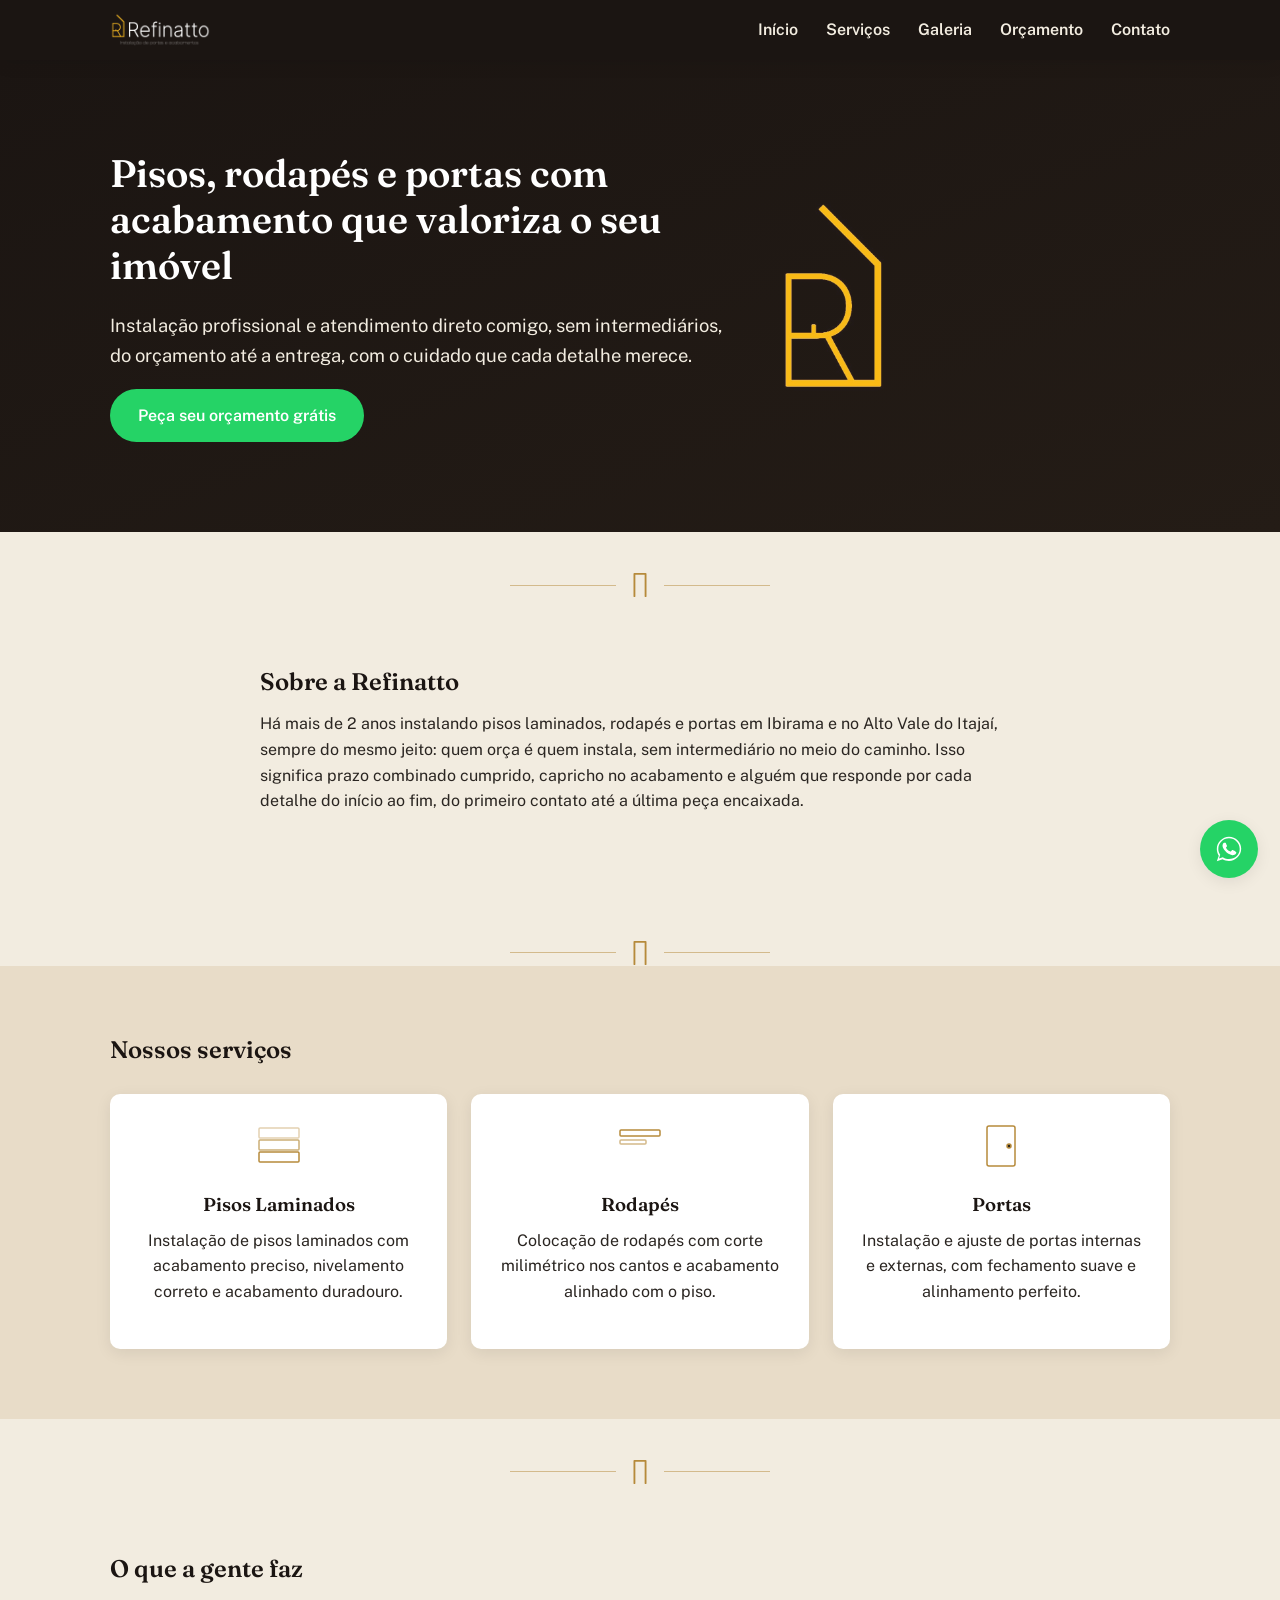
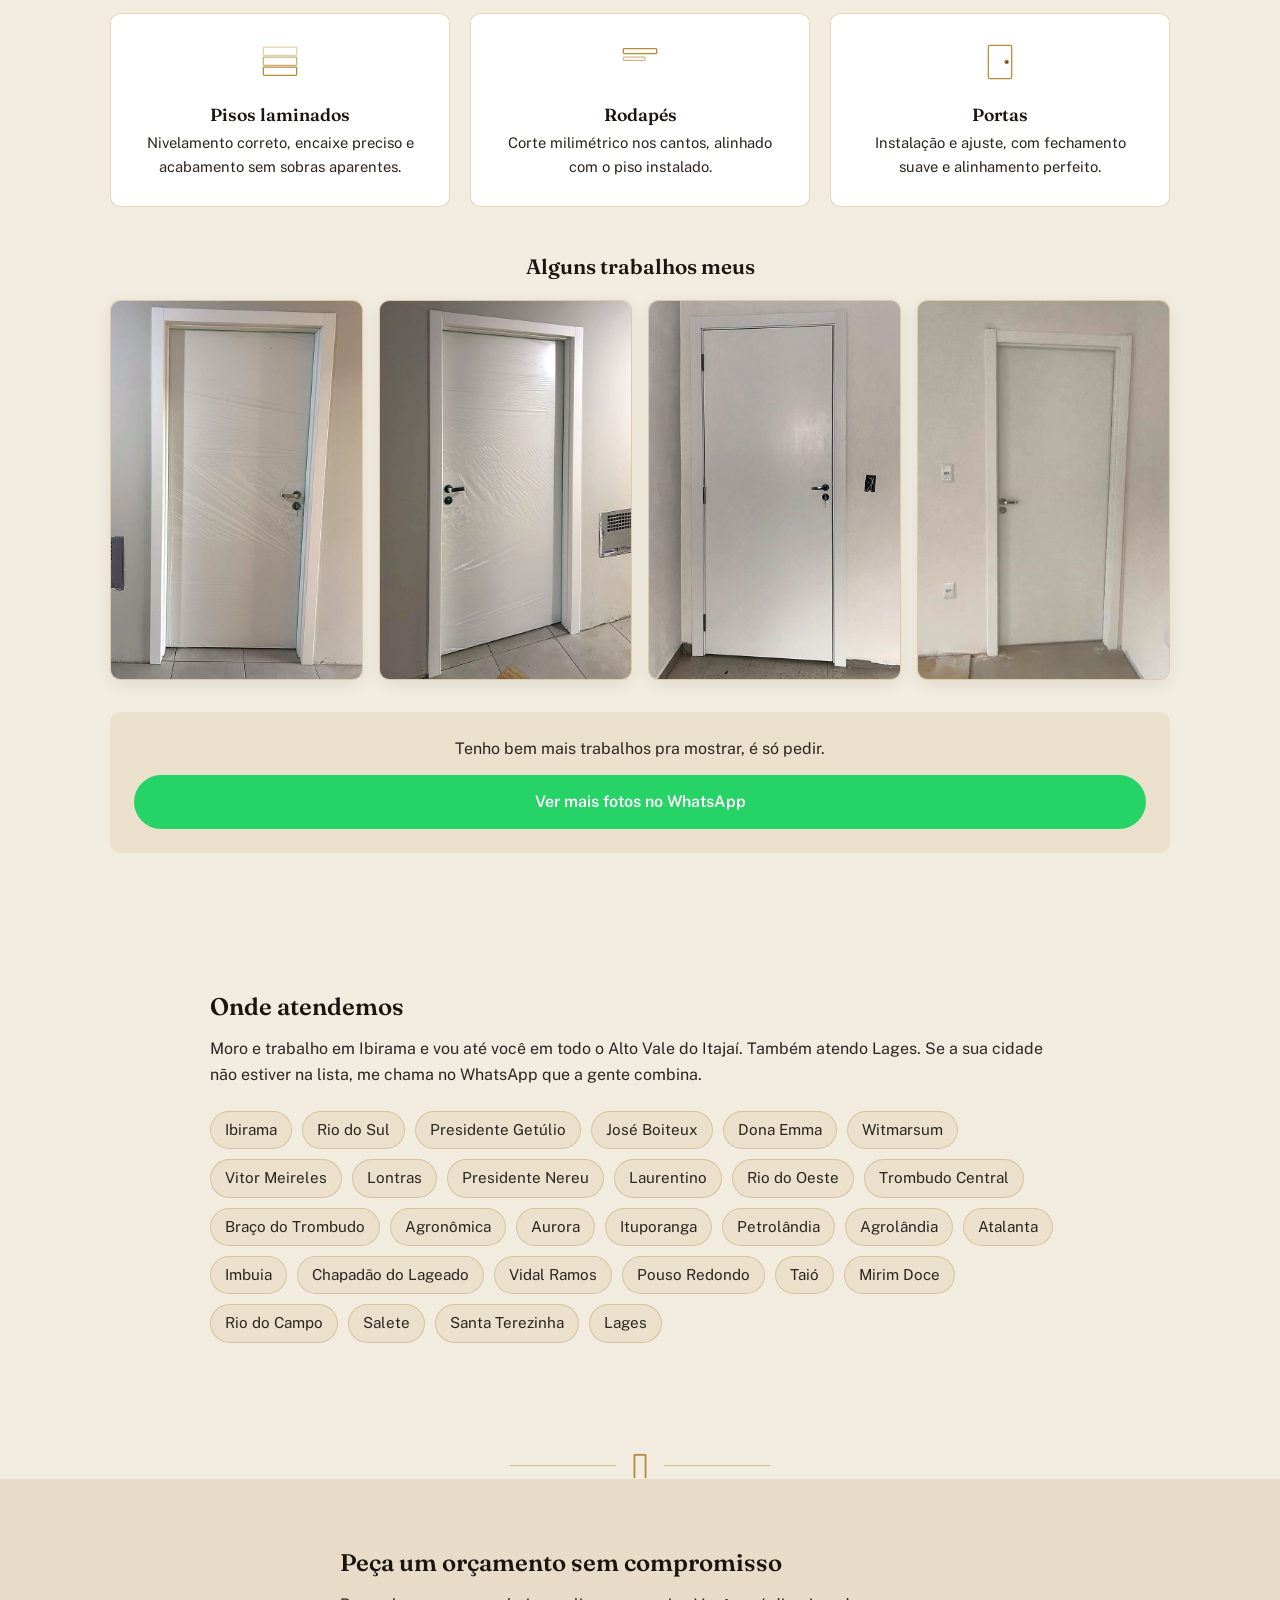
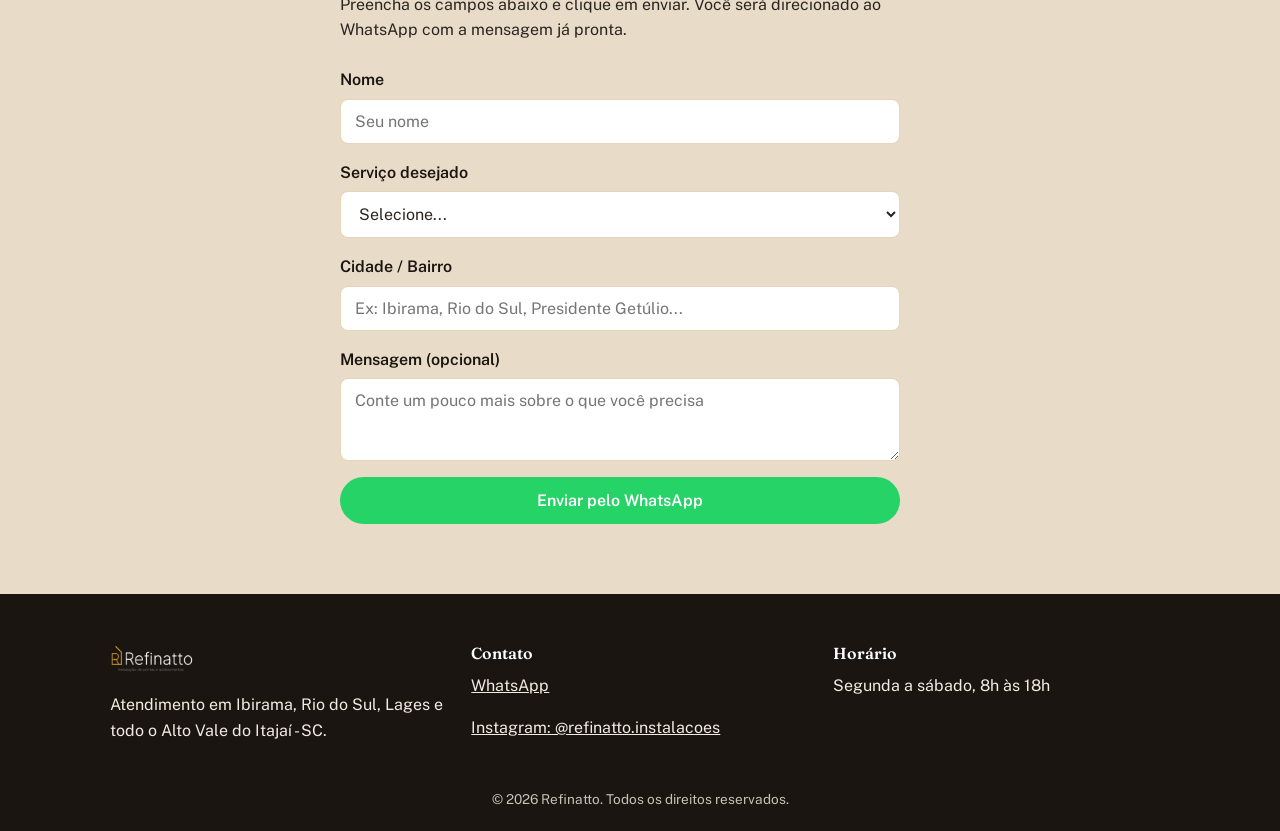
==== commit cfc9b723: "Adiciona fotos de trabalhos reais na galeria" ====
--- a/index.html
+++ b/index.html
@@ -208,9 +208,16 @@
           <p>Instalação e ajuste, com fechamento suave e alinhamento perfeito.</p>
         </div>
       </div>
+      <h3 class="galeria__subtitulo reveal">Alguns trabalhos meus</h3>
+      <ul class="galeria__fotos reveal">
+        <li><img src="img/trabalhos/porta-branca-1.jpg" width="720" height="1101" loading="lazy" alt="Porta branca com batente e guarnição instalada"></li>
+        <li><img src="img/trabalhos/porta-branca-2.jpg" width="720" height="1018" loading="lazy" alt="Porta branca instalada em ambiente com piso cerâmico"></li>
+        <li><img src="img/trabalhos/porta-branca-3.jpg" width="720" height="1238" loading="lazy" alt="Porta branca com fechadura instalada"></li>
+        <li><img src="img/trabalhos/porta-branca-4.jpg" width="720" height="1296" loading="lazy" alt="Porta branca com guarnição instalada em quarto"></li>
+      </ul>
       <div class="galeria__cta reveal">
-        <p>Ainda não tenho fotos dos trabalhos publicadas aqui, mas tenho vários pra mostrar.</p>
-        <a href="#" id="galeriaWhatsapp" class="btn btn--primary btn--whatsapp" target="_blank" rel="noopener">Ver fotos de trabalhos reais no WhatsApp</a>
+        <p>Tenho bem mais trabalhos pra mostrar, é só pedir.</p>
+        <a href="#" id="galeriaWhatsapp" class="btn btn--primary btn--whatsapp" target="_blank" rel="noopener">Ver mais fotos no WhatsApp</a>
       </div>
     </div>
   </section>
--- a/css/style.css
+++ b/css/style.css
@@ -341,7 +341,7 @@
   margin-bottom: 16px;
 }
 
-/* Galeria — sem fotos reais ainda: mostra as categorias de trabalho em vez de fingir fotos */
+/* Galeria — categorias de trabalho e, abaixo, fotos reais dos serviços */
 .galeria { padding: 70px 0; }
 
 .galeria__categorias {
@@ -377,6 +377,28 @@
 .galeria__categoria h3 { font-size: 1.1rem; margin-bottom: 6px; }
 
 .galeria__categoria p { margin: 0; font-size: 0.92rem; color: var(--carvao); }
+
+.galeria__subtitulo { margin: 48px 0 0; text-align: center; font-size: 1.3rem; }
+
+.galeria__fotos {
+  list-style: none;
+  padding: 0;
+  margin: 20px 0 0;
+  display: grid;
+  grid-template-columns: repeat(4, 1fr);
+  gap: 16px;
+}
+
+.galeria__fotos img {
+  display: block;
+  width: 100%;
+  height: auto;
+  aspect-ratio: 2 / 3;
+  object-fit: cover;
+  border-radius: var(--radius);
+  border: 1px solid var(--linha);
+  box-shadow: var(--sombra);
+}
 
 .galeria__cta {
   margin-top: 32px;
@@ -729,6 +751,7 @@
 @media (max-width: 800px) {
   .servicos__grid,
   .galeria__categorias,
+  .galeria__fotos,
   .footer__inner {
     grid-template-columns: repeat(2, 1fr);
   }
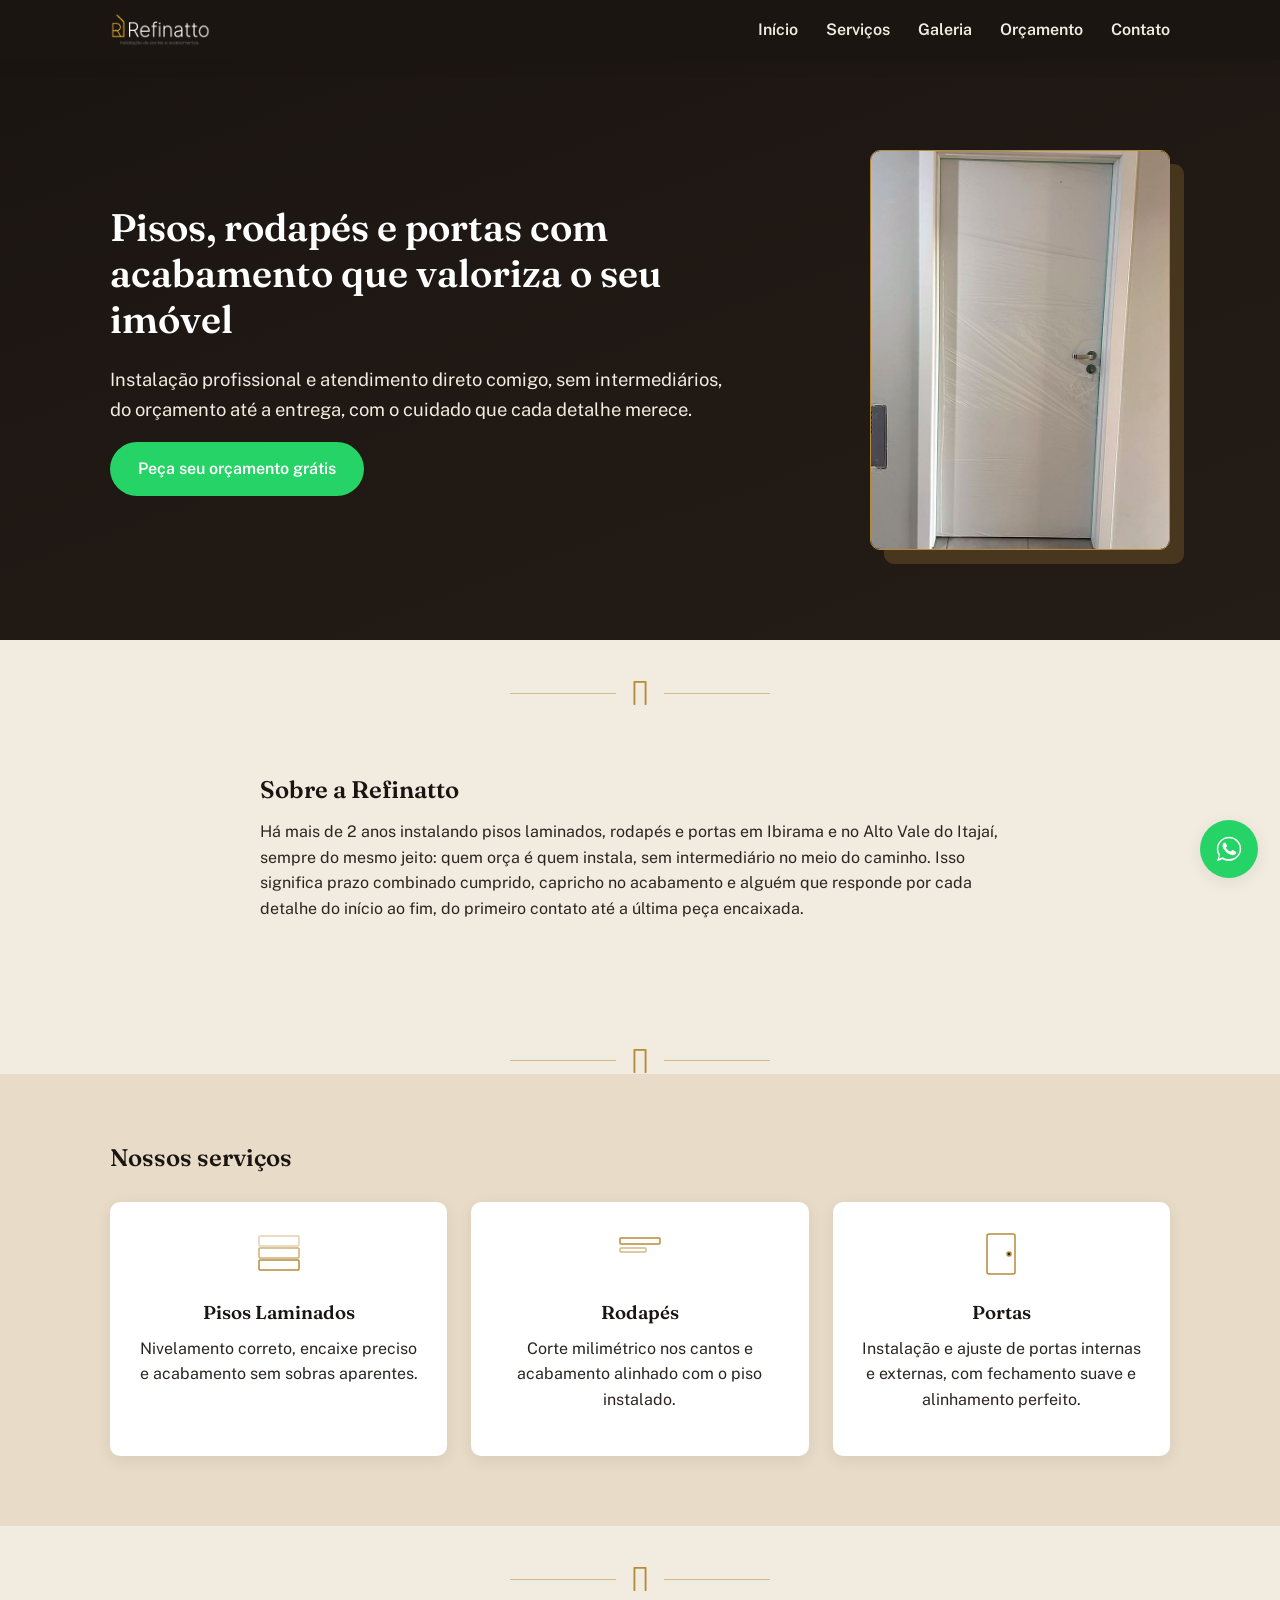
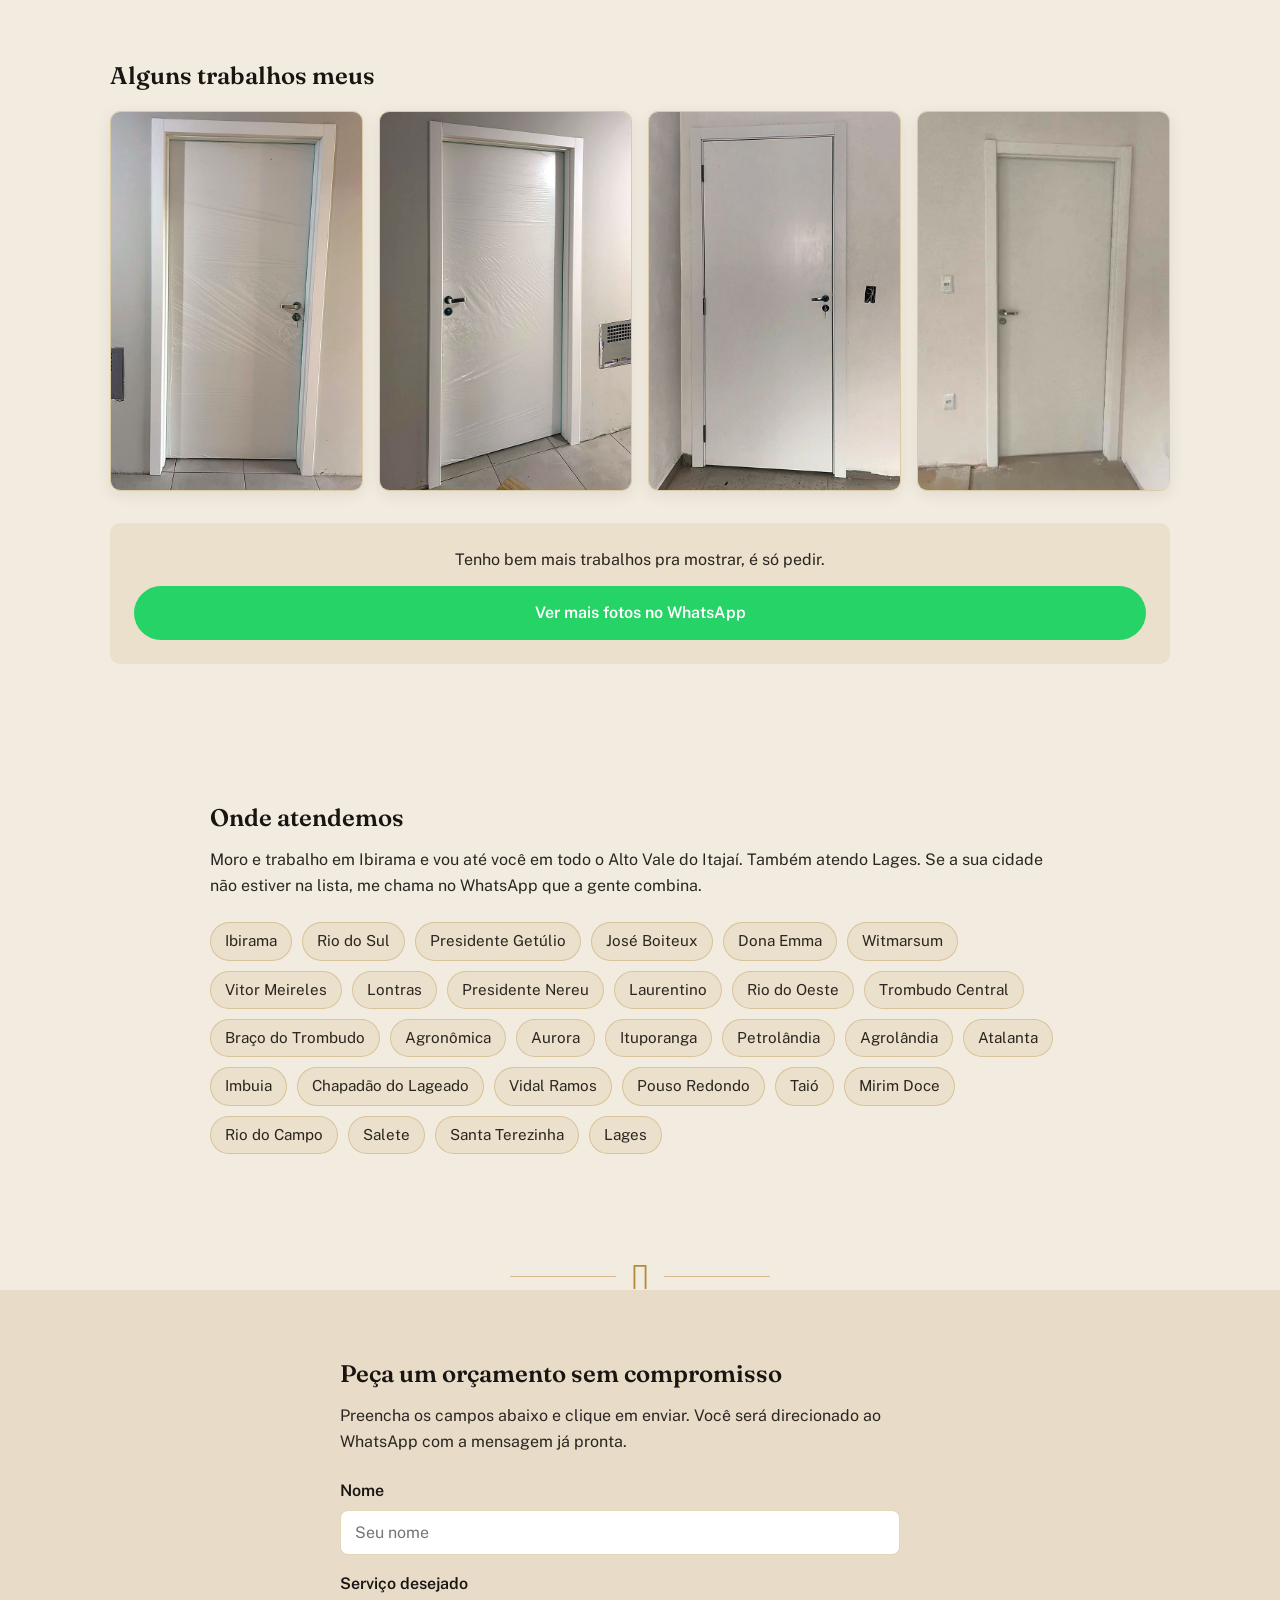
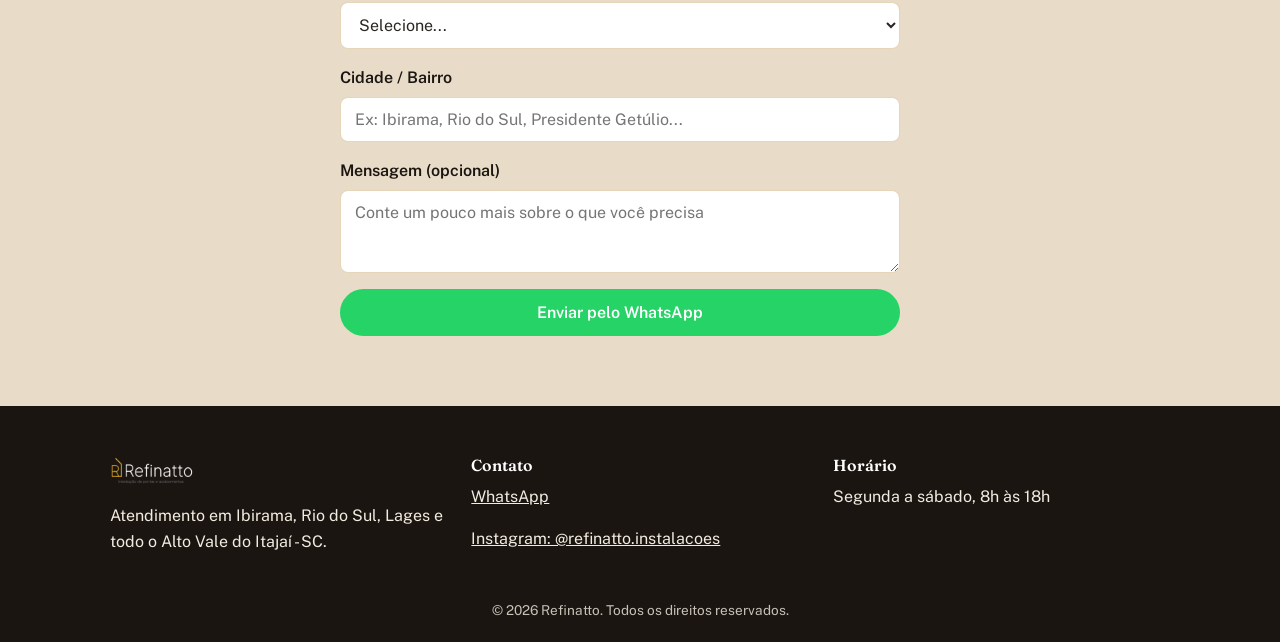
==== commit 332923b6: "Junta serviços, foto no topo, visualizador de fotos e novo preview do link" ====
--- a/index.html
+++ b/index.html
@@ -18,11 +18,16 @@
 <meta property="og:locale" content="pt_BR">
 <meta property="og:title" content="Refinatto | Pisos Laminados, Rodapés e Portas">
 <meta property="og:description" content="Instalação de pisos laminados, rodapés e portas em Ibirama e no Alto Vale do Itajaí. Peça seu orçamento gratuito pelo WhatsApp.">
-<meta property="og:image" content="https://refinattoinstalacoes.com.br/img/og-image.jpg">
+<meta property="og:image" content="https://refinattoinstalacoes.com.br/img/og-refinatto.jpg">
+<meta property="og:image:secure_url" content="https://refinattoinstalacoes.com.br/img/og-refinatto.jpg">
+<meta property="og:image:type" content="image/jpeg">
+<meta property="og:image:width" content="1200">
+<meta property="og:image:height" content="630">
+<meta property="og:image:alt" content="Refinatto: instalação de pisos laminados, rodapés e portas em Ibirama e Alto Vale do Itajaí - SC">
 <meta name="twitter:card" content="summary_large_image">
 <meta name="twitter:title" content="Refinatto | Pisos Laminados, Rodapés e Portas">
 <meta name="twitter:description" content="Instalação de pisos laminados, rodapés e portas em Ibirama e no Alto Vale do Itajaí. Peça seu orçamento gratuito pelo WhatsApp.">
-<meta name="twitter:image" content="https://refinattoinstalacoes.com.br/img/og-image.jpg">
+<meta name="twitter:image" content="https://refinattoinstalacoes.com.br/img/og-refinatto.jpg">
 
 <!-- Dados da empresa para o Google (SEO local). Manter areaServed igual à seção "Onde atendemos"
      e às áreas de cobertura do Perfil da Empresa no Google. -->
@@ -36,7 +41,7 @@
   "description": "Fornecimento e instalação de pisos laminados, rodapés e portas no Alto Vale do Itajaí - SC.",
   "url": "https://refinattoinstalacoes.com.br/",
   "logo": "https://refinattoinstalacoes.com.br/img/logo-monograma.jpg",
-  "image": "https://refinattoinstalacoes.com.br/img/og-image.jpg",
+  "image": "https://refinattoinstalacoes.com.br/img/og-refinatto.jpg",
   "telephone": "+55-47-99222-2385",
   "address": {
     "@type": "PostalAddress",
@@ -126,7 +131,8 @@
         <p>Instalação profissional e atendimento direto comigo, sem intermediários, do orçamento até a entrega, com o cuidado que cada detalhe merece.</p>
         <a href="#orcamento" class="btn btn--primary">Peça seu orçamento grátis</a>
       </div>
-      <img class="hero__assinatura" src="img/logo-monograma.jpg" alt="" aria-hidden="true">
+      <img class="hero__foto" src="img/hero-porta.jpg" width="640" height="979" fetchpriority="high"
+        alt="Porta branca instalada pela Refinatto">
     </div>
   </section>
 
@@ -160,7 +166,7 @@
             <svg viewBox="0 0 48 48"><rect x="4" y="30" width="40" height="10" rx="1"/><rect x="4" y="18" width="40" height="10" rx="1" opacity="0.7"/><rect x="4" y="6" width="40" height="10" rx="1" opacity="0.4"/></svg>
           </div>
           <h3>Pisos Laminados</h3>
-          <p>Instalação de pisos laminados com acabamento preciso, nivelamento correto e acabamento duradouro.</p>
+          <p>Nivelamento correto, encaixe preciso e acabamento sem sobras aparentes.</p>
         </div>
 
         <div class="card reveal">
@@ -168,7 +174,7 @@
             <svg viewBox="0 0 48 48"><rect x="4" y="8" width="40" height="6" rx="1"/><rect x="4" y="18" width="26" height="4" rx="1" opacity="0.6"/></svg>
           </div>
           <h3>Rodapés</h3>
-          <p>Colocação de rodapés com corte milimétrico nos cantos e acabamento alinhado com o piso.</p>
+          <p>Corte milimétrico nos cantos e acabamento alinhado com o piso instalado.</p>
         </div>
 
         <div class="card reveal">
@@ -190,30 +196,12 @@
   <!-- GALERIA -->
   <section class="galeria" id="galeria">
     <div class="container">
-      <h2 class="reveal">O que a gente faz</h2>
-      <div class="galeria__categorias">
-        <div class="galeria__categoria reveal">
-          <svg viewBox="0 0 48 48" aria-hidden="true"><rect x="4" y="30" width="40" height="10" rx="1"/><rect x="4" y="18" width="40" height="10" rx="1" opacity="0.7"/><rect x="4" y="6" width="40" height="10" rx="1" opacity="0.4"/></svg>
-          <h3>Pisos laminados</h3>
-          <p>Nivelamento correto, encaixe preciso e acabamento sem sobras aparentes.</p>
-        </div>
-        <div class="galeria__categoria reveal">
-          <svg viewBox="0 0 48 48" aria-hidden="true"><rect x="4" y="8" width="40" height="6" rx="1"/><rect x="4" y="18" width="26" height="4" rx="1" opacity="0.6"/></svg>
-          <h3>Rodapés</h3>
-          <p>Corte milimétrico nos cantos, alinhado com o piso instalado.</p>
-        </div>
-        <div class="galeria__categoria reveal">
-          <svg viewBox="0 0 48 48" aria-hidden="true"><rect x="10" y="4" width="28" height="40" rx="2"/><circle cx="32" cy="24" r="2" fill="currentColor"/></svg>
-          <h3>Portas</h3>
-          <p>Instalação e ajuste, com fechamento suave e alinhamento perfeito.</p>
-        </div>
-      </div>
-      <h3 class="galeria__subtitulo reveal">Alguns trabalhos meus</h3>
+      <h2 class="reveal">Alguns trabalhos meus</h2>
       <ul class="galeria__fotos reveal">
-        <li><img src="img/trabalhos/porta-branca-1.jpg" width="720" height="1101" loading="lazy" alt="Porta branca com batente e guarnição instalada"></li>
-        <li><img src="img/trabalhos/porta-branca-2.jpg" width="720" height="1018" loading="lazy" alt="Porta branca instalada em ambiente com piso cerâmico"></li>
-        <li><img src="img/trabalhos/porta-branca-3.jpg" width="720" height="1238" loading="lazy" alt="Porta branca com fechadura instalada"></li>
-        <li><img src="img/trabalhos/porta-branca-4.jpg" width="720" height="1296" loading="lazy" alt="Porta branca com guarnição instalada em quarto"></li>
+        <li><a href="img/trabalhos/grande/porta-branca-1.jpg" class="galeria__link"><img src="img/trabalhos/porta-branca-1.jpg" width="720" height="1101" loading="lazy" alt="Porta branca com batente e guarnição instalada"></a></li>
+        <li><a href="img/trabalhos/grande/porta-branca-2.jpg" class="galeria__link"><img src="img/trabalhos/porta-branca-2.jpg" width="720" height="1018" loading="lazy" alt="Porta branca instalada em ambiente com piso cerâmico"></a></li>
+        <li><a href="img/trabalhos/grande/porta-branca-3.jpg" class="galeria__link"><img src="img/trabalhos/porta-branca-3.jpg" width="720" height="1238" loading="lazy" alt="Porta branca com fechadura instalada"></a></li>
+        <li><a href="img/trabalhos/grande/porta-branca-4.jpg" class="galeria__link"><img src="img/trabalhos/porta-branca-4.jpg" width="720" height="1296" loading="lazy" alt="Porta branca com guarnição instalada em quarto"></a></li>
       </ul>
       <div class="galeria__cta reveal">
         <p>Tenho bem mais trabalhos pra mostrar, é só pedir.</p>
@@ -221,6 +209,14 @@
       </div>
     </div>
   </section>
+
+  <!-- Visualizador das fotos da galeria (aberto pelo js/main.js) -->
+  <dialog class="visualizador" id="visualizador" aria-label="Foto do trabalho">
+    <img id="visualizadorFoto" alt="">
+    <button type="button" class="visualizador__botao visualizador__fechar" id="visualizadorFechar" aria-label="Fechar">&times;</button>
+    <button type="button" class="visualizador__botao visualizador__anterior" id="visualizadorAnterior" aria-label="Foto anterior">&#8249;</button>
+    <button type="button" class="visualizador__botao visualizador__proxima" id="visualizadorProxima" aria-label="Próxima foto">&#8250;</button>
+  </dialog>
 
   <!-- ONDE ATENDEMOS - mesma lista do areaServed (JSON-LD no head) e do Perfil da Empresa no Google -->
   <section class="cidades container reveal" id="cidades">
--- a/css/style.css
+++ b/css/style.css
@@ -175,6 +175,7 @@
 
 /* Hero */
 .hero {
+  position: relative;
   background: linear-gradient(160deg, var(--noite), #241c16);
   color: var(--creme);
   padding: 90px 0;
@@ -188,17 +189,23 @@
   max-width: 1100px;
 }
 
-.hero__texto { max-width: 620px; }
+.hero__texto { position: relative; z-index: 1; max-width: 620px; }
 
 .hero h1 { color: #fff; font-size: 2.4rem; }
 
 .hero p { font-size: 1.15rem; color: var(--creme); }
 
-.hero__assinatura {
+/* Foto de um trabalho real ao lado do texto; no celular vira fundo escurecido (ver Responsivo) */
+.hero__foto {
   flex-shrink: 0;
-  width: 110px;
+  width: 300px;
   height: auto;
-  mix-blend-mode: screen;
+  aspect-ratio: 3 / 4;
+  object-fit: cover;
+  margin-left: auto;
+  border-radius: var(--radius);
+  border: 1px solid var(--dourado);
+  box-shadow: 14px 14px 0 rgba(182, 138, 59, 0.25);
 }
 
 .divisor svg path {
@@ -210,11 +217,9 @@
 }
 
 @media (prefers-reduced-motion: no-preference) {
-  .hero__assinatura {
-    /* revela a logo da esquerda pra direita ao carregar, como se estivesse sendo desenhada -
-       clip-path em vez de stroke-dasharray porque agora é uma foto real, não um traço vetorial */
-    clip-path: inset(0 100% 0 0);
-    animation: revelar-logo 1.1s cubic-bezier(0.65, 0, 0.35, 1) 0.4s forwards;
+  .hero__foto {
+    opacity: 0;
+    animation: surgir 0.9s ease-out 0.3s forwards;
   }
 
   .hero__texto > * {
@@ -225,10 +230,6 @@
   .hero__texto > *:nth-child(1) { animation-delay: 0.1s; }
   .hero__texto > *:nth-child(2) { animation-delay: 0.25s; }
   .hero__texto > *:nth-child(3) { animation-delay: 0.4s; }
-}
-
-@keyframes revelar-logo {
-  to { clip-path: inset(0 0 0 0); }
 }
 
 @keyframes surgir {
@@ -253,9 +254,6 @@
 
   .servicos__grid .reveal:nth-child(2) { transition-delay: 0.1s; }
   .servicos__grid .reveal:nth-child(3) { transition-delay: 0.2s; }
-
-  .galeria__categorias .reveal:nth-child(2) { transition-delay: 0.1s; }
-  .galeria__categorias .reveal:nth-child(3) { transition-delay: 0.2s; }
 }
 
 /* Divisor entre seções — o mesmo traço de porta do hero, em miniatura */
@@ -341,44 +339,8 @@
   margin-bottom: 16px;
 }
 
-/* Galeria — categorias de trabalho e, abaixo, fotos reais dos serviços */
+/* Galeria — fotos reais dos serviços; tocar numa foto abre o visualizador */
 .galeria { padding: 70px 0; }
-
-.galeria__categorias {
-  display: grid;
-  grid-template-columns: repeat(3, 1fr);
-  gap: 20px;
-  margin-top: 30px;
-}
-
-.galeria__categoria {
-  background: var(--branco);
-  border: 1px solid var(--linha);
-  border-radius: var(--radius);
-  padding: 28px 24px;
-  text-align: center;
-  transition: transform 0.15s ease, box-shadow 0.15s ease;
-}
-
-.galeria__categoria:hover {
-  transform: translateY(-4px);
-  box-shadow: 0 8px 24px rgba(0, 0, 0, 0.12);
-}
-
-.galeria__categoria svg {
-  width: 40px;
-  height: 40px;
-  fill: none;
-  stroke: var(--dourado);
-  stroke-width: 1.5;
-  margin-bottom: 14px;
-}
-
-.galeria__categoria h3 { font-size: 1.1rem; margin-bottom: 6px; }
-
-.galeria__categoria p { margin: 0; font-size: 0.92rem; color: var(--carvao); }
-
-.galeria__subtitulo { margin: 48px 0 0; text-align: center; font-size: 1.3rem; }
 
 .galeria__fotos {
   list-style: none;
@@ -388,6 +350,8 @@
   grid-template-columns: repeat(4, 1fr);
   gap: 16px;
 }
+
+.galeria__link { display: block; border-radius: var(--radius); cursor: zoom-in; }
 
 .galeria__fotos img {
   display: block;
@@ -398,7 +362,61 @@
   border-radius: var(--radius);
   border: 1px solid var(--linha);
   box-shadow: var(--sombra);
-}
+  transition: transform 0.15s ease, box-shadow 0.15s ease;
+}
+
+.galeria__link:hover img {
+  transform: translateY(-4px);
+  box-shadow: 0 8px 24px rgba(0, 0, 0, 0.12);
+}
+
+/* Visualizador de fotos (<dialog>): foto grande no centro, fundo escuro, setas nas laterais */
+.visualizador {
+  width: 100%;
+  height: 100%;
+  max-width: none;
+  max-height: none;
+  margin: 0;
+  padding: 0;
+  border: none;
+  background: transparent;
+  overflow: hidden;
+}
+
+.visualizador[open] { display: flex; align-items: center; justify-content: center; }
+
+.visualizador::backdrop { background: rgba(20, 15, 12, 0.92); }
+
+.visualizador img {
+  max-width: calc(100% - 32px);
+  max-height: calc(100% - 96px);
+  border-radius: var(--radius);
+  box-shadow: 0 10px 40px rgba(0, 0, 0, 0.5);
+}
+
+.visualizador__botao {
+  position: absolute;
+  width: 48px;
+  height: 48px;
+  border: 1px solid var(--dourado);
+  border-radius: 50%;
+  background: rgba(27, 21, 18, 0.75);
+  color: var(--creme);
+  font-size: 2rem;
+  line-height: 1;
+  cursor: pointer;
+}
+
+.visualizador__botao:hover { background: var(--dourado); color: var(--noite); }
+
+.visualizador__fechar { top: 16px; right: 16px; }
+
+.visualizador__anterior,
+.visualizador__proxima { top: 50%; transform: translateY(-50%); }
+
+.visualizador__anterior { left: 16px; }
+
+.visualizador__proxima { right: 16px; }
 
 .galeria__cta {
   margin-top: 32px;
@@ -750,13 +768,12 @@
 /* Responsivo */
 @media (max-width: 800px) {
   .servicos__grid,
-  .galeria__categorias,
   .galeria__fotos,
   .footer__inner {
     grid-template-columns: repeat(2, 1fr);
   }
 
-  .hero__assinatura { width: 90px; }
+  .hero__foto { width: 220px; }
 }
 
 @media (max-width: 640px) {
@@ -781,12 +798,24 @@
 
   .hero__inner { flex-direction: column; gap: 24px; }
 
+  /* No celular a foto sai do lado e vira o fundo do hero, bem escurecida pra o texto ler bem */
+  .hero__foto {
+    position: absolute;
+    inset: 0;
+    width: 100%;
+    height: 100%;
+    aspect-ratio: auto;
+    margin: 0;
+    border: none;
+    border-radius: 0;
+    box-shadow: none;
+    opacity: 0.22;
+    animation: none;
+  }
+
   .hero h1 { font-size: 1.7rem; }
 
-  .hero__assinatura { width: 60px; }
-
   .servicos__grid,
-  .galeria__categorias,
   .footer__inner {
     grid-template-columns: 1fr;
   }
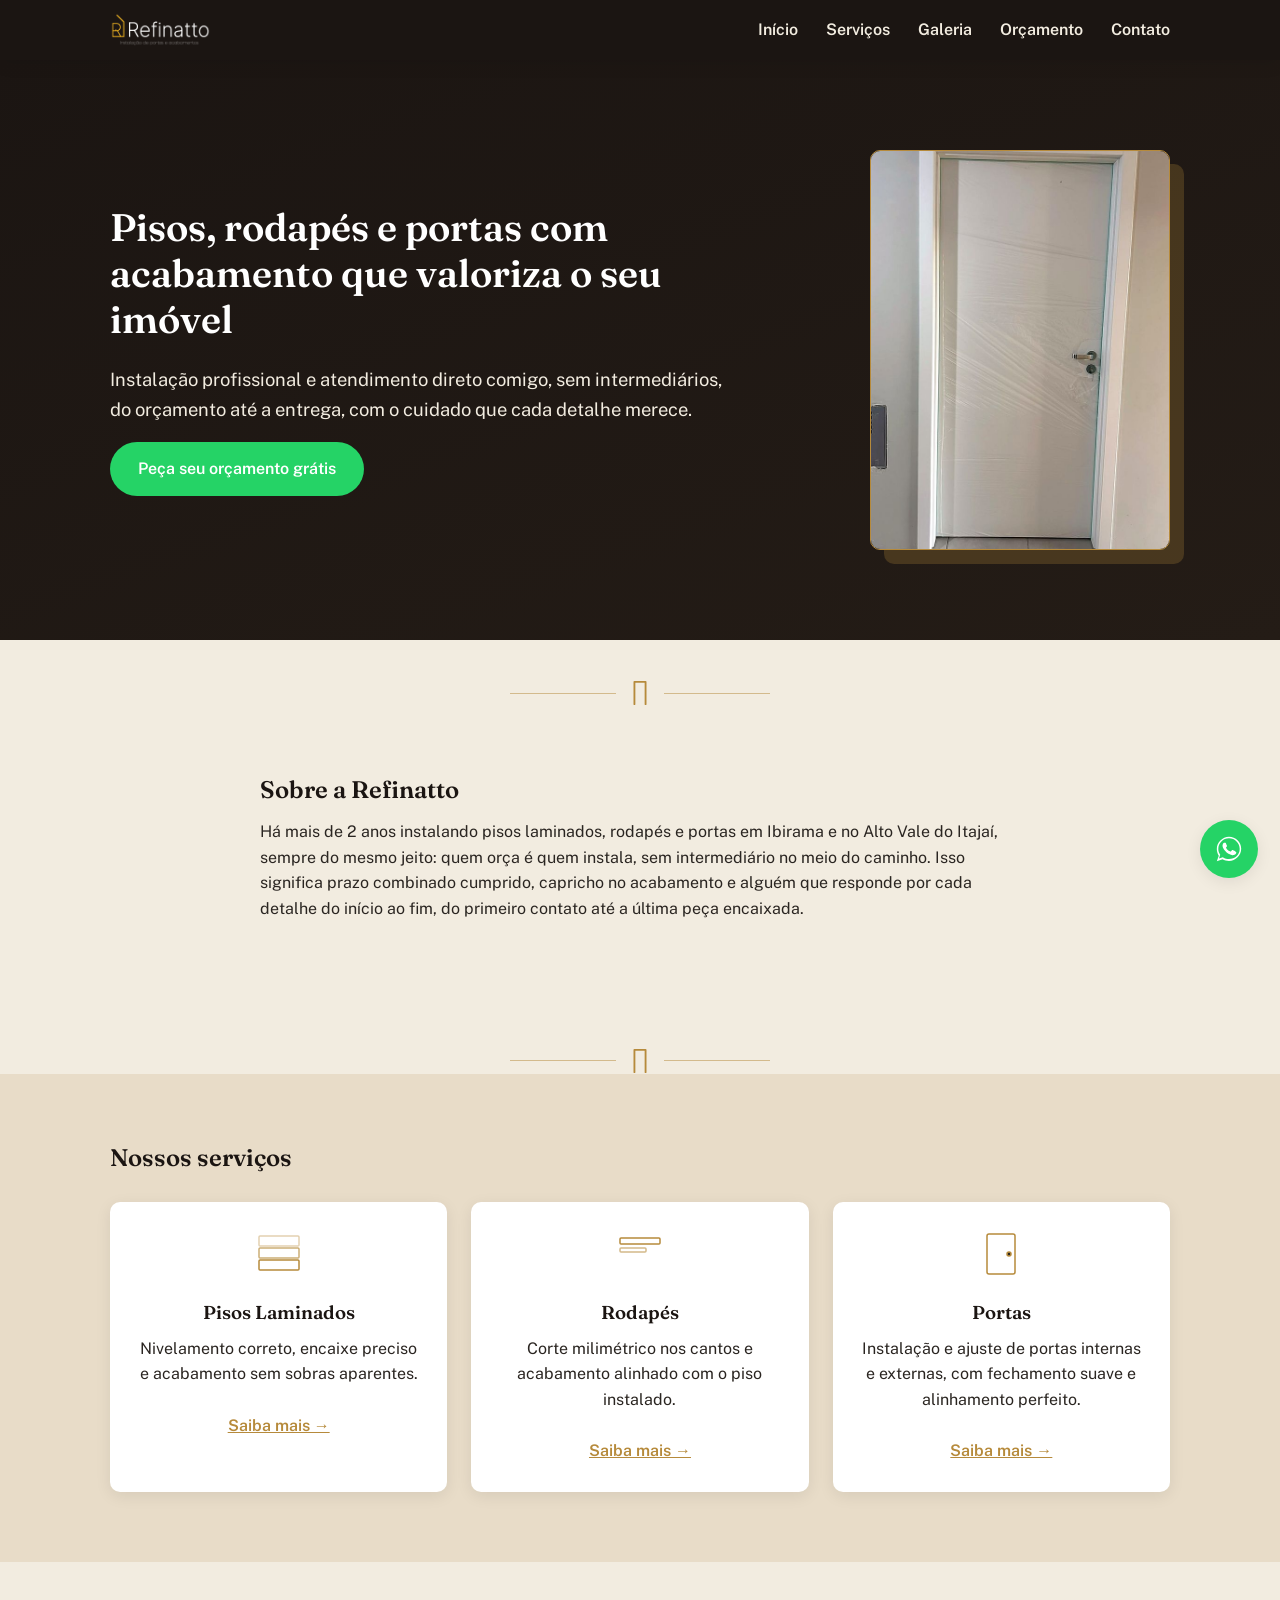
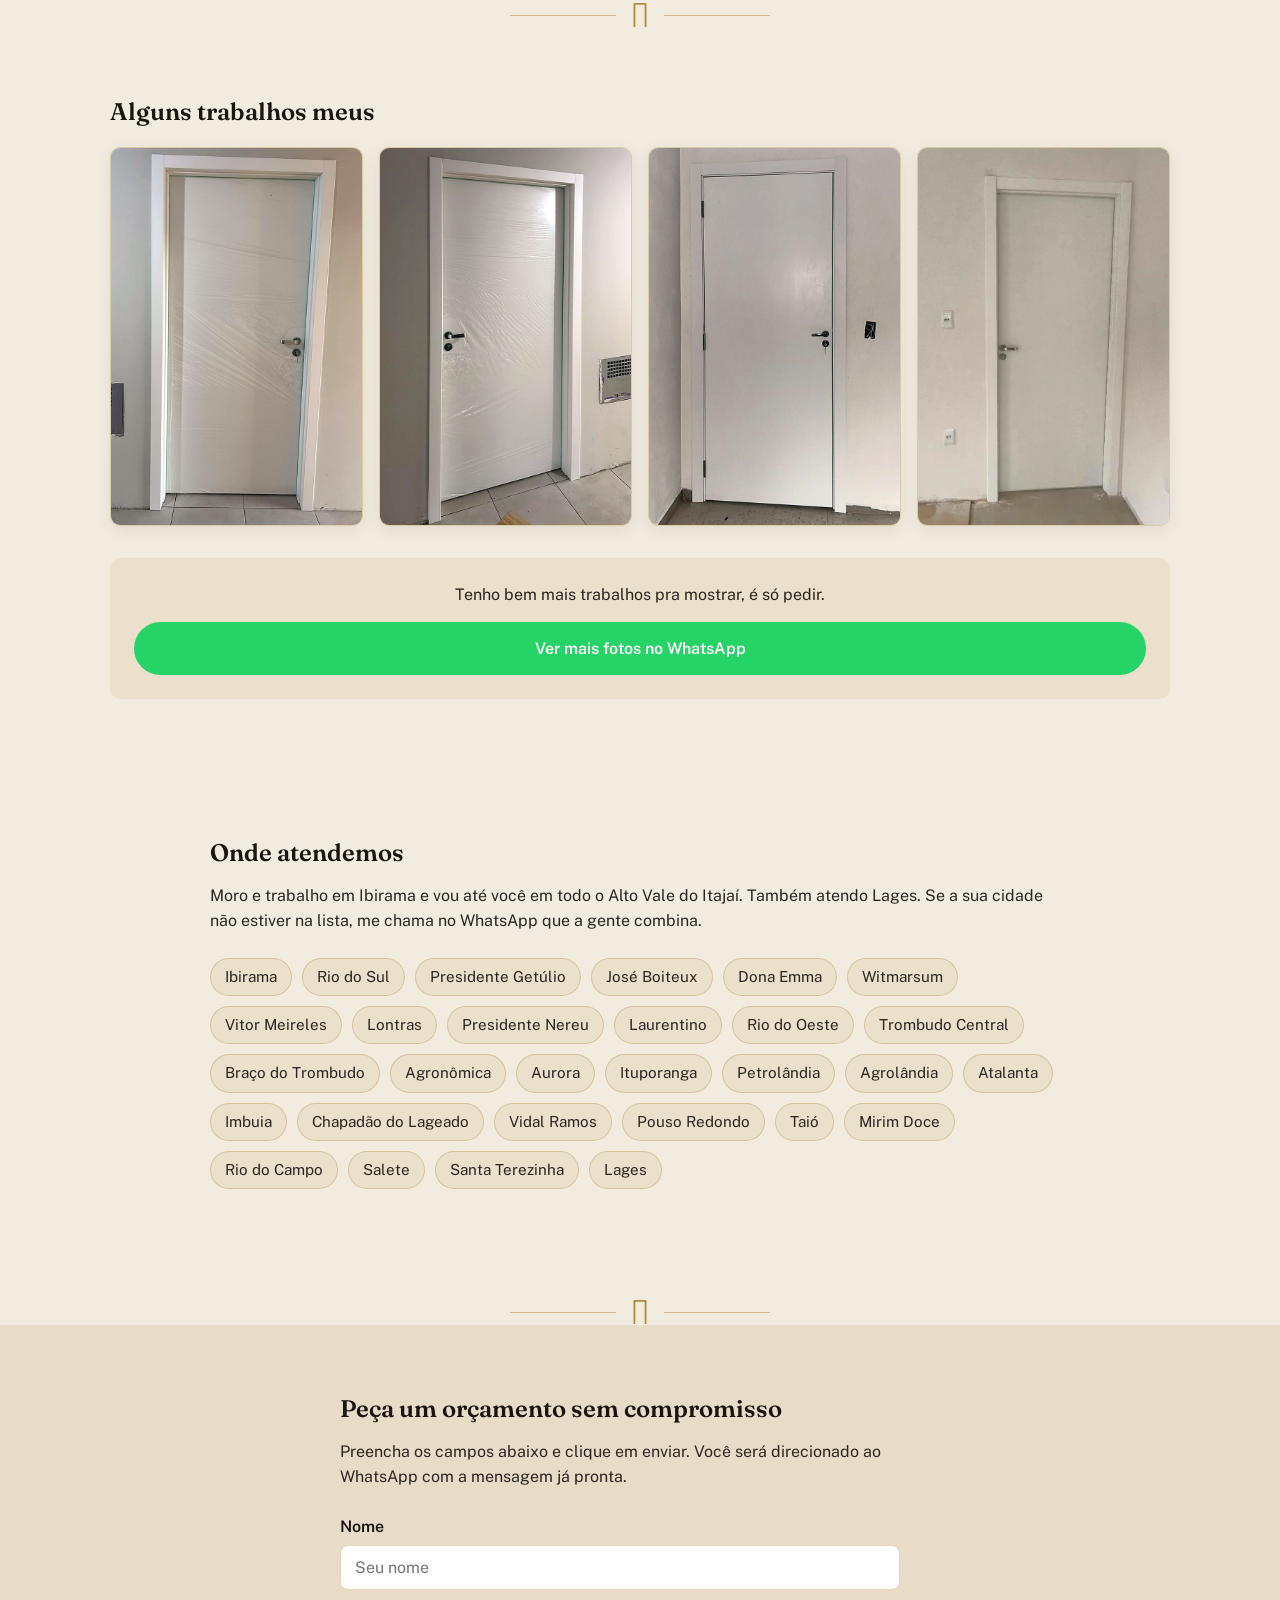
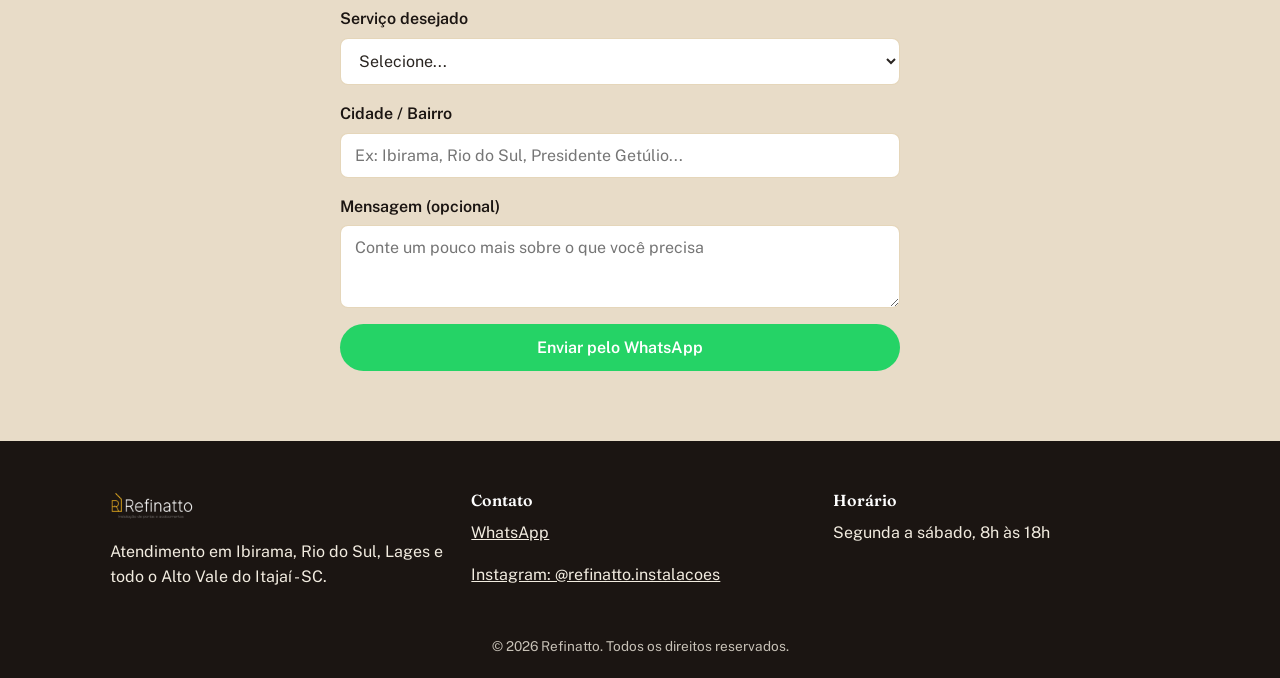
==== commit 52e2979f: "Adiciona páginas próprias de piso laminado, rodapés e portas" ====
--- a/index.html
+++ b/index.html
@@ -167,6 +167,7 @@
           </div>
           <h3>Pisos Laminados</h3>
           <p>Nivelamento correto, encaixe preciso e acabamento sem sobras aparentes.</p>
+          <a href="/piso-laminado/" class="card__mais">Saiba mais &rarr;</a>
         </div>
 
         <div class="card reveal">
@@ -175,6 +176,7 @@
           </div>
           <h3>Rodapés</h3>
           <p>Corte milimétrico nos cantos e acabamento alinhado com o piso instalado.</p>
+          <a href="/rodapes/" class="card__mais">Saiba mais &rarr;</a>
         </div>
 
         <div class="card reveal">
@@ -183,6 +185,7 @@
           </div>
           <h3>Portas</h3>
           <p>Instalação e ajuste de portas internas e externas, com fechamento suave e alinhamento perfeito.</p>
+          <a href="/portas/" class="card__mais">Saiba mais &rarr;</a>
         </div>
 
       </div>
--- a/css/style.css
+++ b/css/style.css
@@ -764,6 +764,110 @@
 }
 
 .porta-resumo__acoes .wizard__link { padding: 0; min-height: auto; }
+
+/* Páginas de serviço (/piso-laminado/, /rodapes/, /portas/) */
+.btn--contorno {
+  background: none;
+  border: 2px solid var(--dourado);
+  color: var(--creme);
+}
+
+.btn--contorno:hover { background: var(--dourado); color: var(--noite); }
+
+.servico-topo { padding: 50px 0 80px; }
+
+.trilha { margin-bottom: 28px; font-size: 0.9rem; color: var(--dourado-claro); }
+
+.trilha a { color: var(--creme); }
+
+.servico-topo__botoes { display: flex; flex-wrap: wrap; gap: 12px; }
+
+.servico-bloco { padding-top: 60px; padding-bottom: 20px; max-width: 900px; }
+
+.servico-cuidados {
+  list-style: none;
+  padding: 0;
+  margin: 24px 0 0;
+  display: grid;
+  grid-template-columns: repeat(2, 1fr);
+  gap: 16px;
+}
+
+.servico-cuidados li {
+  background: var(--branco);
+  border: 1px solid var(--linha);
+  border-left: 4px solid var(--dourado);
+  border-radius: var(--radius);
+  padding: 20px 22px;
+}
+
+.servico-cuidados h3 { font-size: 1.05rem; margin-bottom: 6px; }
+
+.servico-cuidados p { margin: 0; font-size: 0.95rem; color: var(--carvao); }
+
+.servico-opcoes { display: flex; flex-wrap: wrap; gap: 20px; margin-top: 20px; }
+
+.servico-opcoes figure {
+  margin: 0;
+  padding: 18px 24px;
+  background: var(--branco);
+  border: 1px solid var(--linha);
+  border-radius: var(--radius);
+  text-align: center;
+}
+
+.servico-opcoes figcaption { margin-top: 8px; font-weight: 600; }
+
+.servico-chips { margin-top: 18px; }
+
+.servico-passos { margin: 24px 0 0; padding-left: 0; list-style: none; counter-reset: passo; }
+
+.servico-passos li {
+  counter-increment: passo;
+  position: relative;
+  padding: 0 0 18px 52px;
+  min-height: 36px;
+}
+
+.servico-passos li::before {
+  content: counter(passo);
+  position: absolute;
+  left: 0;
+  top: -4px;
+  width: 36px;
+  height: 36px;
+  border-radius: 50%;
+  background: var(--noite);
+  color: var(--dourado-claro);
+  font-weight: 700;
+  display: flex;
+  align-items: center;
+  justify-content: center;
+}
+
+.servico-antes {
+  margin-top: 16px;
+  padding: 22px 24px;
+  background: var(--dourado-suave);
+  border-radius: var(--radius);
+}
+
+.servico-antes h3 { font-size: 1.05rem; margin-bottom: 8px; }
+
+.servico-antes ul { margin: 0; padding-left: 20px; }
+
+.servico-galeria { padding-top: 50px; padding-bottom: 20px; }
+
+.servicos--outros { margin-top: 60px; }
+
+.servicos__grid--2 { grid-template-columns: repeat(2, 1fr); max-width: 640px; }
+
+.servico-link { display: block; text-decoration: none; color: inherit; }
+
+.servico-link__mais,
+.card__mais { display: inline-block; margin-top: 10px; font-weight: 600; color: var(--dourado); }
+
+.servico-cta { padding-top: 70px; padding-bottom: 80px; max-width: 640px; text-align: center; }
 
 /* Responsivo */
 @media (max-width: 800px) {
@@ -816,10 +920,15 @@
   .hero h1 { font-size: 1.7rem; }
 
   .servicos__grid,
+  .servico-cuidados,
   .footer__inner {
     grid-template-columns: 1fr;
   }
 
+  .servicos__grid--2 { grid-template-columns: repeat(2, 1fr); }
+
+  .servico-topo__botoes .btn { width: 100%; text-align: center; }
+
   .wizard { padding: 18px; }
 
   .wizard__nav { flex-direction: column-reverse; align-items: stretch; }
